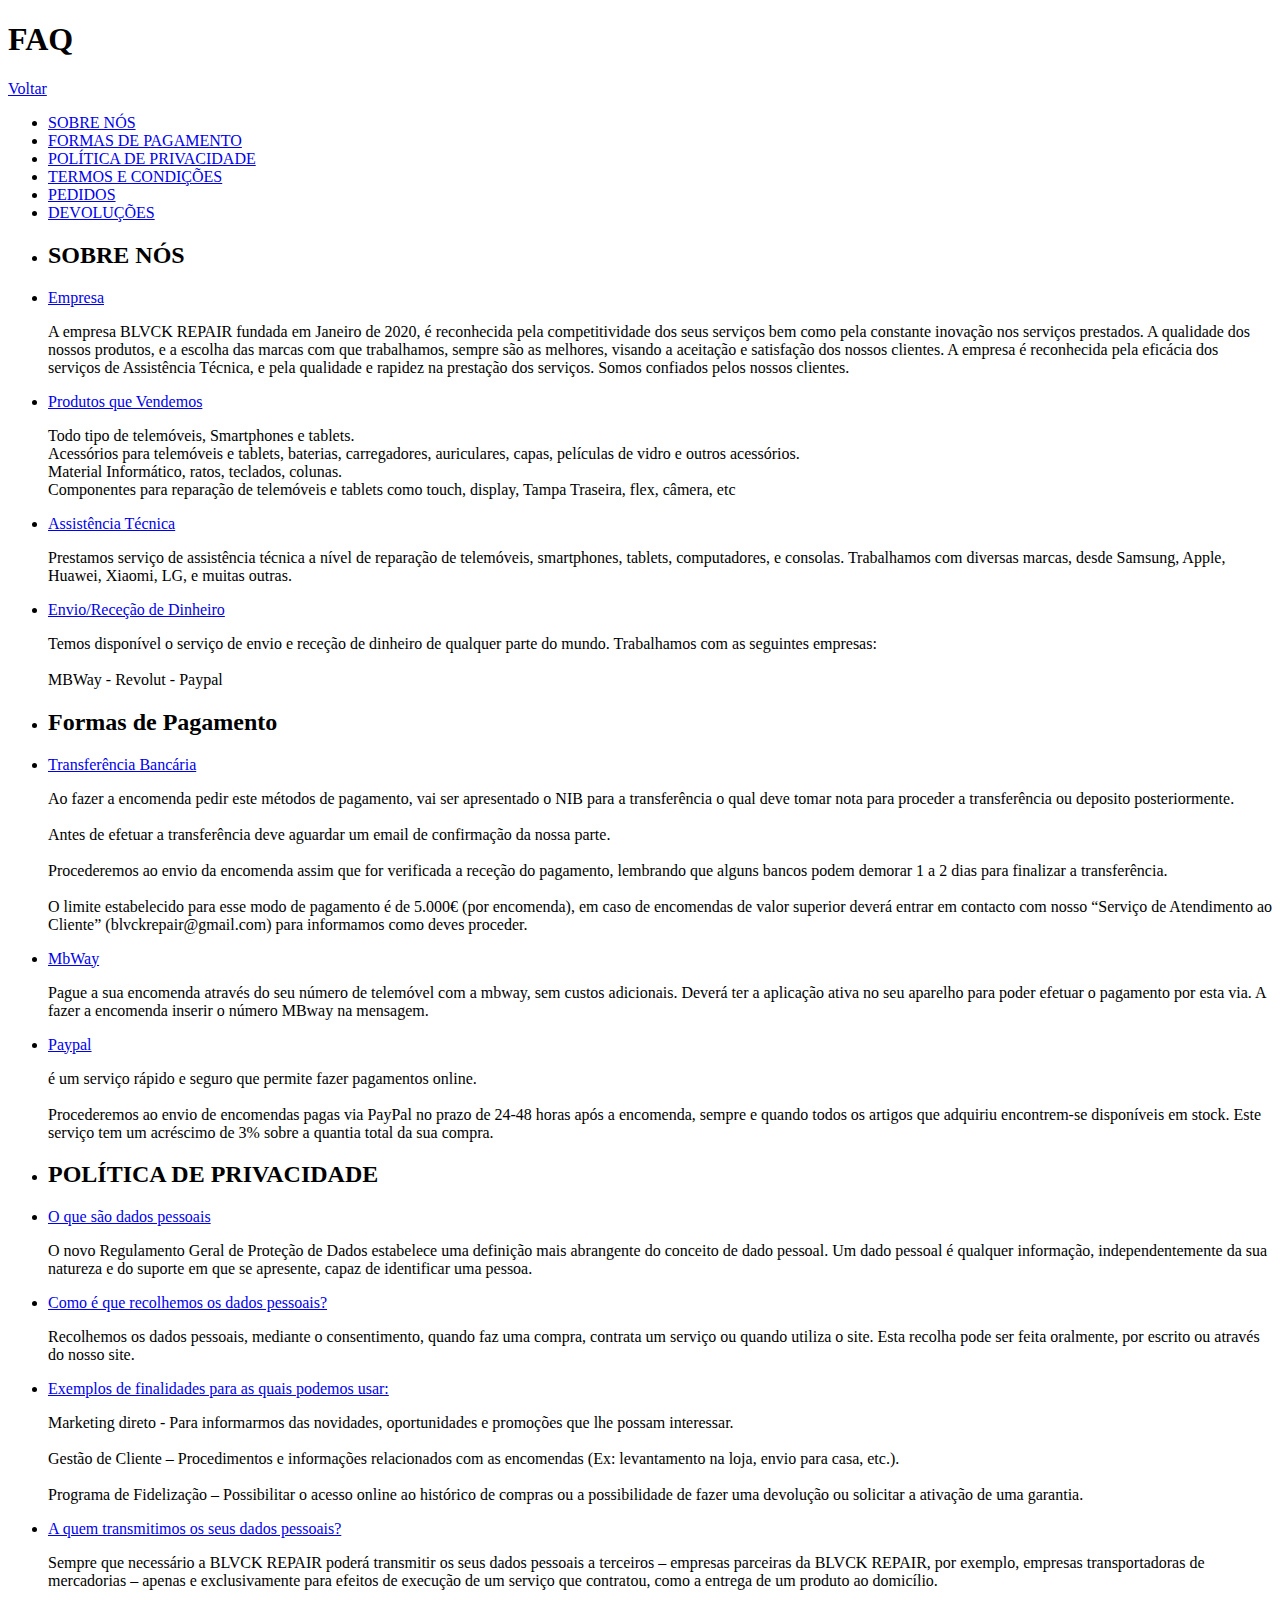
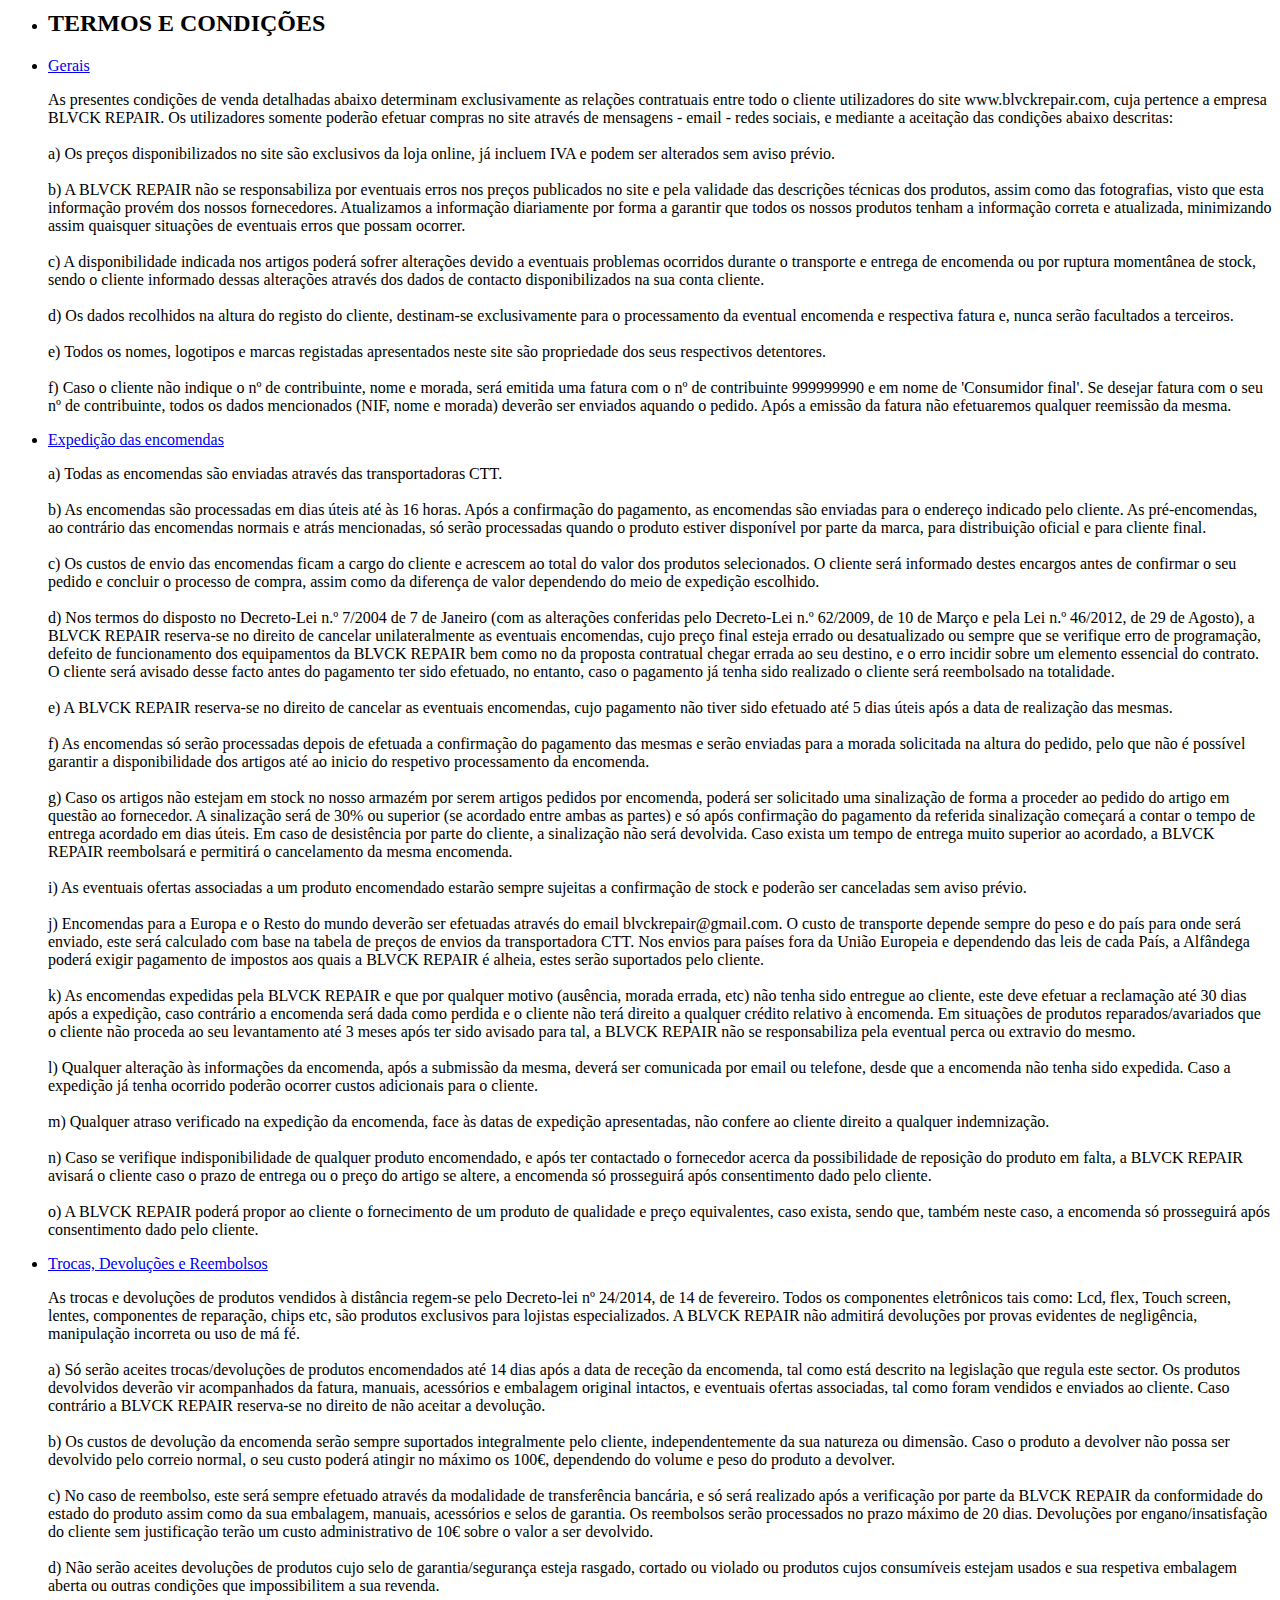
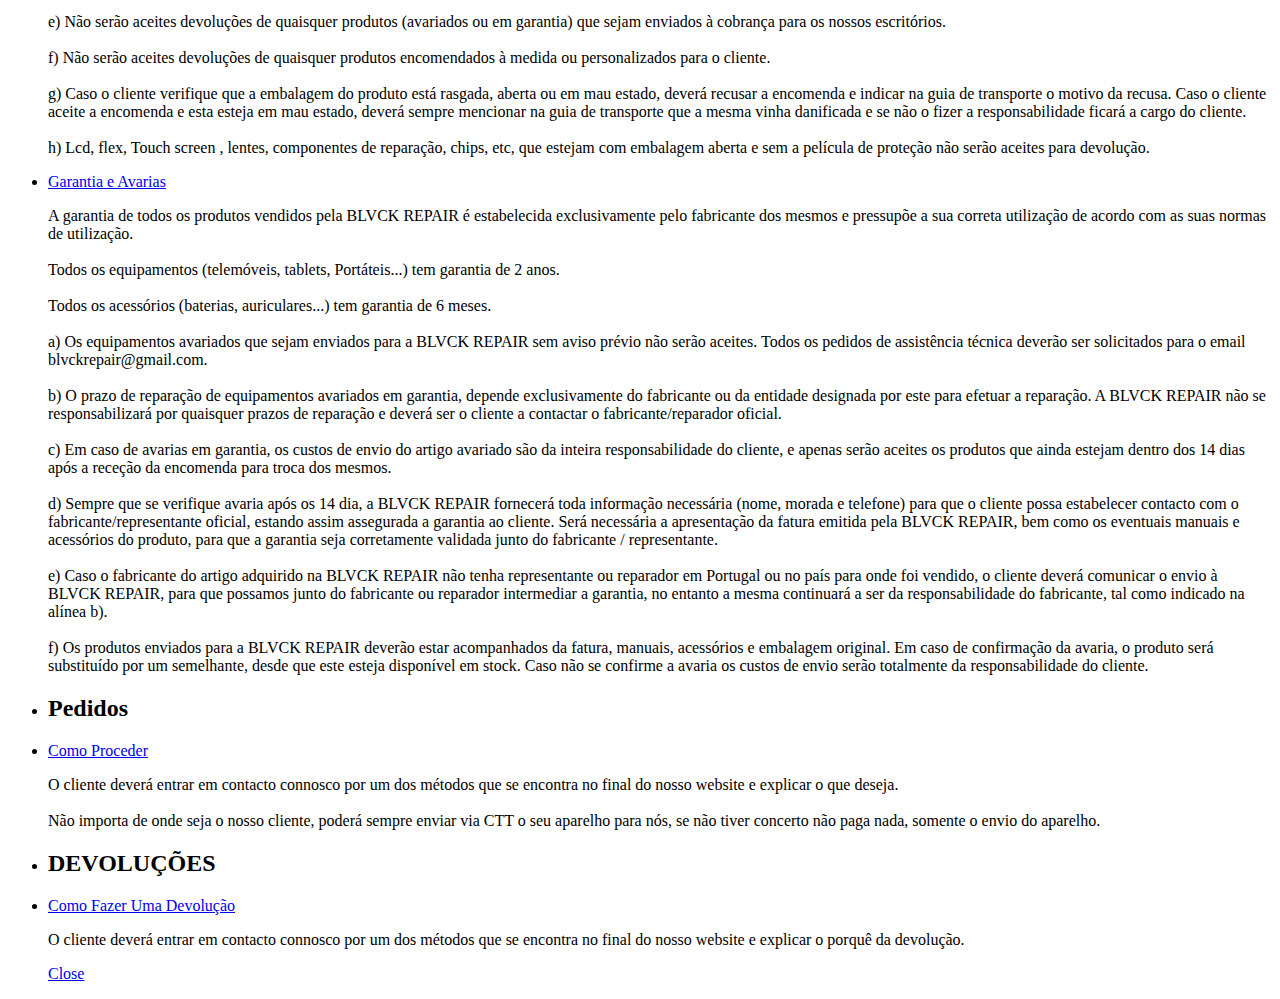
==== faq.html @ 6d188364 "Add files via upload" ====
<!doctype html>
<html lang="pt">
<head>
  <meta charset="UTF-8">
  <meta name="viewport" content="width=device-width, initial-scale=1">
  <script>document.getElementsByTagName("html")[0].className += " js";</script>
  <link rel="stylesheet" href="assets2/css/style.css">
  <title>BLVCK REPAIR</title>
</head>
<body>
<header class="cd-header flex flex-column flex-center">
  <div class="text-component text-center">
    <h1>FAQ</h1>
    <p><a class="cd-article-link" href="#">Voltar</a></p>
  </div>
</header>

<section class="cd-faq js-cd-faq container max-width-md margin-top-lg margin-bottom-lg">
	<ul class="cd-faq__categories">
		<li><a class="cd-faq__category cd-faq__category-selected truncate" href="#basics">SOBRE NÓS</a></li>
		<li><a class="cd-faq__category truncate" href="#mobile">FORMAS DE PAGAMENTO</a></li>
		<li><a class="cd-faq__category truncate" href="#account">POLÍTICA DE PRIVACIDADE</a></li>
		<li><a class="cd-faq__category truncate" href="#payments">TERMOS E CONDIÇÕES</a></li>
		<li><a class="cd-faq__category truncate" href="#privacy">PEDIDOS</a></li>
		<li><a class="cd-faq__category truncate" href="#delivery">DEVOLUÇÕES</a></li>
	</ul> <!-- cd-faq__categories -->

	<div class="cd-faq__items">
		<ul id="basics" class="cd-faq__group">
			<li class="cd-faq__title"><h2>SOBRE NÓS</h2></li>
			<li class="cd-faq__item">
				<a class="cd-faq__trigger" href="#0"><span>Empresa</span></a>
				<div class="cd-faq__content">
          <div class="text-component">
            <p>A empresa BLVCK REPAIR fundada em Janeiro de 2020, é reconhecida pela competitividade dos seus serviços bem como pela constante inovação nos serviços prestados. A qualidade dos nossos produtos, e a escolha das marcas com que trabalhamos, sempre são as melhores, visando a aceitação e satisfação dos nossos clientes. A empresa é reconhecida pela eficácia dos serviços de Assistência Técnica, e pela qualidade e rapidez na prestação dos serviços. Somos confiados pelos nossos clientes.</p>
          </div>
				</div> <!-- cd-faq__content -->
			</li>

			<li class="cd-faq__item">
				<a class="cd-faq__trigger" href="#0"><span>Produtos que Vendemos</span></a>
				<div class="cd-faq__content">
          <div class="text-component">
            <p>Todo tipo de telemóveis, Smartphones e tablets.
<BR>
Acessórios para telemóveis e tablets, baterias, carregadores, auriculares, capas, películas de vidro e outros acessórios.
<BR>
Material Informático, ratos, teclados, colunas.
<BR>
Componentes para reparação de telemóveis e tablets como touch, display, Tampa Traseira, flex, câmera, etc</p>
          </div>
				</div> <!-- cd-faq__content -->
			</li>

			<li class="cd-faq__item">
				<a class="cd-faq__trigger" href="#0"><span>Assistência Técnica</span></a>
				<div class="cd-faq__content">
          <div class="text-component">
            <p>Prestamos serviço de assistência técnica a nível de reparação de telemóveis, smartphones, tablets, computadores, e consolas. Trabalhamos com diversas marcas, desde Samsung, Apple, Huawei, Xiaomi, LG, e muitas outras.</p>
          </div>
				</div> <!-- cd-faq__content -->
			</li>

			<li class="cd-faq__item">
				<a class="cd-faq__trigger" href="#0"><span>Envio/Receção de Dinheiro</span></a>
				<div class="cd-faq__content">
          <div class="text-component">
            <p>Temos disponível o serviço de envio e receção de dinheiro de qualquer parte do mundo. Trabalhamos com as seguintes empresas:
<BR><BR>
MBWay - Revolut - Paypal</p>
          </div>
				</div> <!-- cd-faq__content -->
			</li>
		</ul> <!-- cd-faq__group -->

		<ul id="mobile" class="cd-faq__group">
			<li class="cd-faq__title"><h2>Formas de Pagamento</h2></li>
			<li class="cd-faq__item">
				<a class="cd-faq__trigger" href="#0"><span>Transferência Bancária</span></a>
				<div class="cd-faq__content">
          <div class="text-component">
            <p>Ao fazer a encomenda pedir este métodos de pagamento, vai ser apresentado o NIB para a transferência o qual deve tomar nota para proceder a transferência ou deposito posteriormente.
<br><br>
Antes de efetuar a transferência deve aguardar um email de confirmação da nossa parte.
<br><br>
Procederemos ao envio da encomenda assim que for verificada a receção do pagamento, lembrando que alguns bancos podem demorar 1 a 2 dias para finalizar a transferência.
<br><br>
O limite estabelecido para esse modo de pagamento é de 5.000€ (por encomenda), em caso de encomendas de valor superior deverá entrar em contacto com nosso “Serviço de Atendimento ao Cliente” (blvckrepair@gmail.com) para informamos como deves proceder.</p>
          </div>
				</div> <!-- cd-faq__content -->
			</li>

			<li class="cd-faq__item">
				<a class="cd-faq__trigger" href="#0"><span>MbWay</span></a>
				<div class="cd-faq__content">
          <div class="text-component">
            <p>Pague a sua encomenda através do seu número de telemóvel com a mbway, sem custos adicionais. Deverá ter a aplicação ativa no seu aparelho para poder efetuar o pagamento por esta via. A fazer a encomenda inserir o número MBway na mensagem.</p>
          </div>
				</div> <!-- cd-faq__content -->
			</li>

			<li class="cd-faq__item">
				<a class="cd-faq__trigger" href="#0"><span>Paypal</span></a>
				<div class="cd-faq__content">
          <div class="text-component">
            <p>é um serviço rápido e seguro que permite fazer pagamentos online.
<br><br>
Procederemos ao envio de encomendas pagas via PayPal no prazo de 24-48 horas após a encomenda, sempre e quando todos os artigos que adquiriu encontrem-se disponíveis em stock. Este serviço tem um acréscimo de 3% sobre a quantia total da sua compra.</p>
          </div>
				</div> <!-- cd-faq__content -->
			</li>
		</ul> <!-- cd-faq__group -->

		<ul id="account" class="cd-faq__group">
			<li class="cd-faq__title"><h2>POLÍTICA DE PRIVACIDADE</h2></li>
			<li class="cd-faq__item">
				<a class="cd-faq__trigger" href="#0"><span>O que são dados pessoais</span></a>
				<div class="cd-faq__content">
          <div class="text-component">
            <p>O novo Regulamento Geral de Proteção de Dados estabelece uma definição mais abrangente do conceito de dado pessoal. Um dado pessoal é qualquer informação, independentemente da sua natureza e do suporte em que se apresente, capaz de identificar uma pessoa.</p>
          </div>
				</div> <!-- cd-faq__content -->
			</li>

			<li class="cd-faq__item">
				<a class="cd-faq__trigger" href="#0"><span>Como é que recolhemos os dados pessoais?</span></a>
				<div class="cd-faq__content">
          <div class="text-component">
            <p>Recolhemos os dados pessoais, mediante o consentimento, quando faz uma compra, contrata um serviço ou quando utiliza o site. Esta recolha pode ser feita oralmente, por escrito ou através do nosso site.</p>
          </div>
				</div> <!-- cd-faq__content -->
			</li>

			<li class="cd-faq__item">
				<a class="cd-faq__trigger" href="#0"><span>Exemplos de finalidades para as quais podemos usar:</span></a>
				<div class="cd-faq__content">
          <div class="text-component">
            <p>Marketing direto - Para informarmos das novidades, oportunidades e promoções que lhe possam interessar.
<br><br>
Gestão de Cliente – Procedimentos e informações relacionados com as encomendas (Ex: levantamento na loja, envio para casa, etc.).
<br><br>
Programa de Fidelização – Possibilitar o acesso online ao histórico de compras ou a possibilidade de fazer uma devolução ou solicitar a ativação de uma garantia.</p>
          </div>
				</div> <!-- cd-faq__content -->
			</li>

			<li class="cd-faq__item">
				<a class="cd-faq__trigger" href="#0"><span>A quem transmitimos os seus dados pessoais?</span></a>
				<div class="cd-faq__content">
          <div class="text-component">
            <p>Sempre que necessário a BLVCK REPAIR poderá transmitir os seus dados pessoais a terceiros – empresas parceiras da BLVCK REPAIR, por exemplo, empresas transportadoras de mercadorias – apenas e exclusivamente para efeitos de execução de um serviço que contratou, como a entrega de um produto ao domicílio.</p>
          </div>
				</div> <!-- cd-faq__content -->
			</li>
		</ul> <!-- cd-faq__group -->

		<ul id="payments" class="cd-faq__group">
			<li class="cd-faq__title"><h2>TERMOS E CONDIÇÕES</h2></li>
			<li class="cd-faq__item">
				<a class="cd-faq__trigger" href="#0"><span>Gerais</span></a>
				<div class="cd-faq__content">
          <div class="text-component">
            <p>As presentes condições de venda detalhadas abaixo determinam exclusivamente as relações contratuais entre todo o cliente utilizadores do site www.blvckrepair.com, cuja pertence a empresa BLVCK REPAIR. Os utilizadores somente poderão efetuar compras no site através de mensagens - email - redes sociais, e mediante a aceitação das condições abaixo descritas:
<br><br>
a) Os preços disponibilizados no site são exclusivos da loja online, já incluem IVA e podem ser alterados sem aviso prévio.
<br><br>
b) A BLVCK REPAIR não se responsabiliza por eventuais erros nos preços publicados no site e pela validade das descrições técnicas dos produtos, assim como das fotografias, visto que esta informação provém dos nossos fornecedores. Atualizamos a informação diariamente por forma a garantir que todos os nossos produtos tenham a informação correta e atualizada, minimizando assim quaisquer situações de eventuais erros que possam ocorrer.
<br><br>
c) A disponibilidade indicada nos artigos poderá sofrer alterações devido a eventuais problemas ocorridos durante o transporte e entrega de encomenda ou por ruptura momentânea de stock, sendo o cliente informado dessas alterações através dos dados de contacto disponibilizados na sua conta cliente.
<br><br>
d) Os dados recolhidos na altura do registo do cliente, destinam-se exclusivamente para o processamento da eventual encomenda e respectiva fatura e, nunca serão facultados a terceiros.
<br><br>
e) Todos os nomes, logotipos e marcas registadas apresentados neste site são propriedade dos seus respectivos detentores.
<br><br>
f) Caso o cliente não indique o nº de contribuinte, nome e morada, será emitida uma fatura com o nº de contribuinte 999999990 e em nome de 'Consumidor final'. Se desejar fatura com o seu nº de contribuinte, todos os dados mencionados (NIF, nome e morada) deverão ser enviados aquando o pedido. Após a emissão da fatura não efetuaremos qualquer reemissão da mesma.</p>
          </div>
				</div> <!-- cd-faq__content -->
			</li>

			<li class="cd-faq__item">
				<a class="cd-faq__trigger" href="#0"><span>Expedição das encomendas</span></a>
				<div class="cd-faq__content">
          <div class="text-component">
            <p>a) Todas as encomendas são enviadas através das transportadoras CTT.
<br><br>
b) As encomendas são processadas em dias úteis até às 16 horas. Após a confirmação do pagamento, as encomendas são enviadas para o endereço indicado pelo cliente. As pré-encomendas, ao contrário das encomendas normais e atrás mencionadas, só serão processadas quando o produto estiver disponível por parte da marca, para distribuição oficial e para cliente final.
<br><br>
c) Os custos de envio das encomendas ficam a cargo do cliente e acrescem ao total do valor dos produtos selecionados. O cliente será informado destes encargos antes de confirmar o seu pedido e concluir o processo de compra, assim como da diferença de valor dependendo do meio de expedição escolhido.
<br><br>
d) Nos termos do disposto no Decreto-Lei n.º 7/2004 de 7 de Janeiro (com as alterações conferidas pelo Decreto-Lei n.º 62/2009, de 10 de Março e pela Lei n.º 46/2012, de 29 de Agosto), a BLVCK REPAIR reserva-se no direito de cancelar unilateralmente as eventuais encomendas, cujo preço final esteja errado ou desatualizado ou sempre que se verifique erro de programação, defeito de funcionamento dos equipamentos da BLVCK REPAIR bem como no da proposta contratual chegar errada ao seu destino, e o erro incidir sobre um elemento essencial do contrato. O cliente será avisado desse facto antes do pagamento ter sido efetuado, no entanto, caso o pagamento já tenha sido realizado o cliente será reembolsado na totalidade.
<br><br>
e) A BLVCK REPAIR reserva-se no direito de cancelar as eventuais encomendas, cujo pagamento não tiver sido efetuado até 5 dias úteis após a data de realização das mesmas.
<br><br>
f) As encomendas só serão processadas depois de efetuada a confirmação do pagamento das mesmas e serão enviadas para a morada solicitada na altura do pedido, pelo que não é possível garantir a disponibilidade dos artigos até ao inicio do respetivo processamento da encomenda.
<br><br>
g) Caso os artigos não estejam em stock no nosso armazém por serem artigos pedidos por encomenda, poderá ser solicitado uma sinalização de forma a proceder ao pedido do artigo em questão ao fornecedor. A sinalização será de 30% ou superior (se acordado entre ambas as partes) e só após confirmação do pagamento da referida sinalização começará a contar o tempo de entrega acordado em dias úteis. Em caso de desistência por parte do cliente, a sinalização não será devolvida. Caso exista um tempo de entrega muito superior ao acordado, a BLVCK REPAIR reembolsará e permitirá o cancelamento da mesma encomenda.
<br><br>
i) As eventuais ofertas associadas a um produto encomendado estarão sempre sujeitas a confirmação de stock e poderão ser canceladas sem aviso prévio.
<br><br>
j) Encomendas para a Europa e o Resto do mundo deverão ser efetuadas através do email blvckrepair@gmail.com. O custo de transporte depende sempre do peso e do país para onde será enviado, este será calculado com base na tabela de preços de envios da transportadora CTT. Nos envios para países fora da União Europeia e dependendo das leis de cada País, a Alfândega poderá exigir pagamento de impostos aos quais a BLVCK REPAIR é alheia, estes serão suportados pelo cliente.
<br><br>
k) As encomendas expedidas pela BLVCK REPAIR e que por qualquer motivo (ausência, morada errada, etc) não tenha sido entregue ao cliente, este deve efetuar a reclamação até 30 dias após a expedição, caso contrário a encomenda será dada como perdida e o cliente não terá direito a qualquer crédito relativo à encomenda. Em situações de produtos reparados/avariados que o cliente não proceda ao seu levantamento até 3 meses após ter sido avisado para tal, a BLVCK REPAIR não se responsabiliza pela eventual perca ou extravio do mesmo.
<br><br>
l) Qualquer alteração às informações da encomenda, após a submissão da mesma, deverá ser comunicada por email ou telefone, desde que a encomenda não tenha sido expedida. Caso a expedição já tenha ocorrido poderão ocorrer custos adicionais para o cliente.
<br><br>
m) Qualquer atraso verificado na expedição da encomenda, face às datas de expedição apresentadas, não confere ao cliente direito a qualquer indemnização.
<br><br>
n) Caso se verifique indisponibilidade de qualquer produto encomendado, e após ter contactado o fornecedor acerca da possibilidade de reposição do produto em falta, a BLVCK REPAIR avisará o cliente caso o prazo de entrega ou o preço do artigo se altere, a encomenda só prosseguirá após consentimento dado pelo cliente.
<br><br>
o) A BLVCK REPAIR poderá propor ao cliente o fornecimento de um produto de qualidade e preço equivalentes, caso exista, sendo que, também neste caso, a encomenda só prosseguirá após consentimento dado pelo cliente.
          </div>
				</div> <!-- cd-faq__content -->
			</li>

			<li class="cd-faq__item">
				<a class="cd-faq__trigger" href="#0"><span>Trocas, Devoluções e Reembolsos</span></a>
				<div class="cd-faq__content">
          <div class="text-component">
            <p>As trocas e devoluções de produtos vendidos à distância regem-se pelo Decreto-lei nº 24/2014, de 14 de fevereiro. Todos os componentes eletrônicos tais como: Lcd, flex, Touch screen, lentes, componentes de reparação, chips etc, são produtos exclusivos para lojistas especializados. A BLVCK REPAIR não admitirá devoluções por provas evidentes de negligência, manipulação incorreta ou uso de má fé.
<br><br>
a) Só serão aceites trocas/devoluções de produtos encomendados até 14 dias após a data de receção da encomenda, tal como está descrito na legislação que regula este sector. Os produtos devolvidos deverão vir acompanhados da fatura, manuais, acessórios e embalagem original intactos, e eventuais ofertas associadas, tal como foram vendidos e enviados ao cliente. Caso contrário a BLVCK REPAIR reserva-se no direito de não aceitar a devolução.
<br><br>
b) Os custos de devolução da encomenda serão sempre suportados integralmente pelo cliente, independentemente da sua natureza ou dimensão. Caso o produto a devolver não possa ser devolvido pelo correio normal, o seu custo poderá atingir no máximo os 100€, dependendo do volume e peso do produto a devolver.
<br><br>
c) No caso de reembolso, este será sempre efetuado através da modalidade de transferência bancária, e só será realizado após a verificação por parte da BLVCK REPAIR da conformidade do estado do produto assim como da sua embalagem, manuais, acessórios e selos de garantia. Os reembolsos serão processados no prazo máximo de 20 dias. Devoluções por engano/insatisfação do cliente sem justificação terão um custo administrativo de 10€ sobre o valor a ser devolvido.
<br><br>
d) Não serão aceites devoluções de produtos cujo selo de garantia/segurança esteja rasgado, cortado ou violado ou produtos cujos consumíveis estejam usados e sua respetiva embalagem aberta ou outras condições que impossibilitem a sua revenda.
<br><br>
e) Não serão aceites devoluções de quaisquer produtos (avariados ou em garantia) que sejam enviados à cobrança para os nossos escritórios.
<br><br>
f) Não serão aceites devoluções de quaisquer produtos encomendados à medida ou personalizados para o cliente.
<br><br>
g) Caso o cliente verifique que a embalagem do produto está rasgada, aberta ou em mau estado, deverá recusar a encomenda e indicar na guia de transporte o motivo da recusa. Caso o cliente aceite a encomenda e esta esteja em mau estado, deverá sempre mencionar na guia de transporte que a mesma vinha danificada e se não o fizer a responsabilidade ficará a cargo do cliente.
<br><br>
h) Lcd, flex, Touch screen , lentes, componentes de reparação, chips, etc, que estejam com embalagem aberta e sem a película de proteção não serão aceites para devolução.</p>
          </div>
				</div> <!-- cd-faq__content -->
			</li>

    <li class="cd-faq__item">
      <a class="cd-faq__trigger" href="#0"><span>Garantia e Avarias</span></a>
      <div class="cd-faq__content">
        <div class="text-component">
          <p>A garantia de todos os produtos vendidos pela BLVCK REPAIR é estabelecida exclusivamente pelo fabricante dos mesmos e pressupõe a sua correta utilização de acordo com as suas normas de utilização.
<br><br>
Todos os equipamentos (telemóveis, tablets, Portáteis...) tem garantia de 2 anos.
<br><br>
Todos os acessórios (baterias, auriculares...) tem garantia de 6 meses.
<br><br>
a) Os equipamentos avariados que sejam enviados para a BLVCK REPAIR sem aviso prévio não serão aceites. Todos os pedidos de assistência técnica deverão ser solicitados para o email blvckrepair@gmail.com.
<br><br>
b) O prazo de reparação de equipamentos avariados em garantia, depende exclusivamente do fabricante ou da entidade designada por este para efetuar a reparação. A BLVCK REPAIR não se responsabilizará por quaisquer prazos de reparação e deverá ser o cliente a contactar o fabricante/reparador oficial.
<br><br>
c) Em caso de avarias em garantia, os custos de envio do artigo avariado são da inteira responsabilidade do cliente, e apenas serão aceites os produtos que ainda estejam dentro dos 14 dias após a receção da encomenda para troca dos mesmos.
<br><br>
d) Sempre que se verifique avaria após os 14 dia, a BLVCK REPAIR fornecerá toda informação necessária (nome, morada e telefone) para que o cliente possa estabelecer contacto com o fabricante/representante oficial, estando assim assegurada a garantia ao cliente. Será necessária a apresentação da fatura emitida pela BLVCK REPAIR, bem como os eventuais manuais e acessórios do produto, para que a garantia seja corretamente validada junto do fabricante / representante.
<br><br>
e) Caso o fabricante do artigo adquirido na BLVCK REPAIR não tenha representante ou reparador em Portugal ou no país para onde foi vendido, o cliente deverá comunicar o envio à BLVCK REPAIR, para que possamos junto do fabricante ou reparador intermediar a garantia, no entanto a mesma continuará a ser da responsabilidade do fabricante, tal como indicado na alínea b).
<br><br>
f) Os produtos enviados para a BLVCK REPAIR deverão estar acompanhados da fatura, manuais, acessórios e embalagem original. Em caso de confirmação da avaria, o produto será substituído por um semelhante, desde que este esteja disponível em stock. Caso não se confirme a avaria os custos de envio serão totalmente da responsabilidade do cliente.</p>
        </div>
      </div> <!-- cd-faq__content -->
    </li>
</ul> <!-- cd-faq__group -->

		<ul id="privacy" class="cd-faq__group">
			<li class="cd-faq__title"><h2>Pedidos</h2></li>
			<li class="cd-faq__item">
				<a class="cd-faq__trigger" href="#0"><span>Como Proceder</span></a>
				<div class="cd-faq__content">
          <div class="text-component">
            <p>O cliente deverá entrar em contacto connosco por um dos métodos que se encontra no final do nosso website e explicar o que deseja.<br><br> Não importa de onde seja o nosso cliente, poderá sempre enviar via CTT o seu aparelho para nós, se não tiver concerto não paga nada, somente o envio do aparelho.</p>
          </div>
				</div> <!-- cd-faq__content -->
			</li>
		</ul> <!-- cd-faq__group -->

		<ul id="delivery" class="cd-faq__group">
			<li class="cd-faq__title"><h2>DEVOLUÇÕES</h2></li>
			<li class="cd-faq__item">
				<a class="cd-faq__trigger" href="#0"><span>Como Fazer Uma Devolução</span></a>
				<div class="cd-faq__content">
          <div class="text-component">
            <p>O cliente deverá entrar em contacto connosco por um dos métodos que se encontra no final do nosso website e explicar o porquê da devolução.</p>
          </div>
				</div> <!-- cd-faq__content -->
			</li>

	<a href="#0" class="cd-faq__close-panel text-replace">Close</a>

  <div class="cd-faq__overlay" aria-hidden="true"></div>
</section> <!-- cd-faq -->
<script src="assets2/js/util.js"></script> <!-- util functions included in the CodyHouse framework -->
<script src="assets2/js/main.js"></script>
</body>
</html>
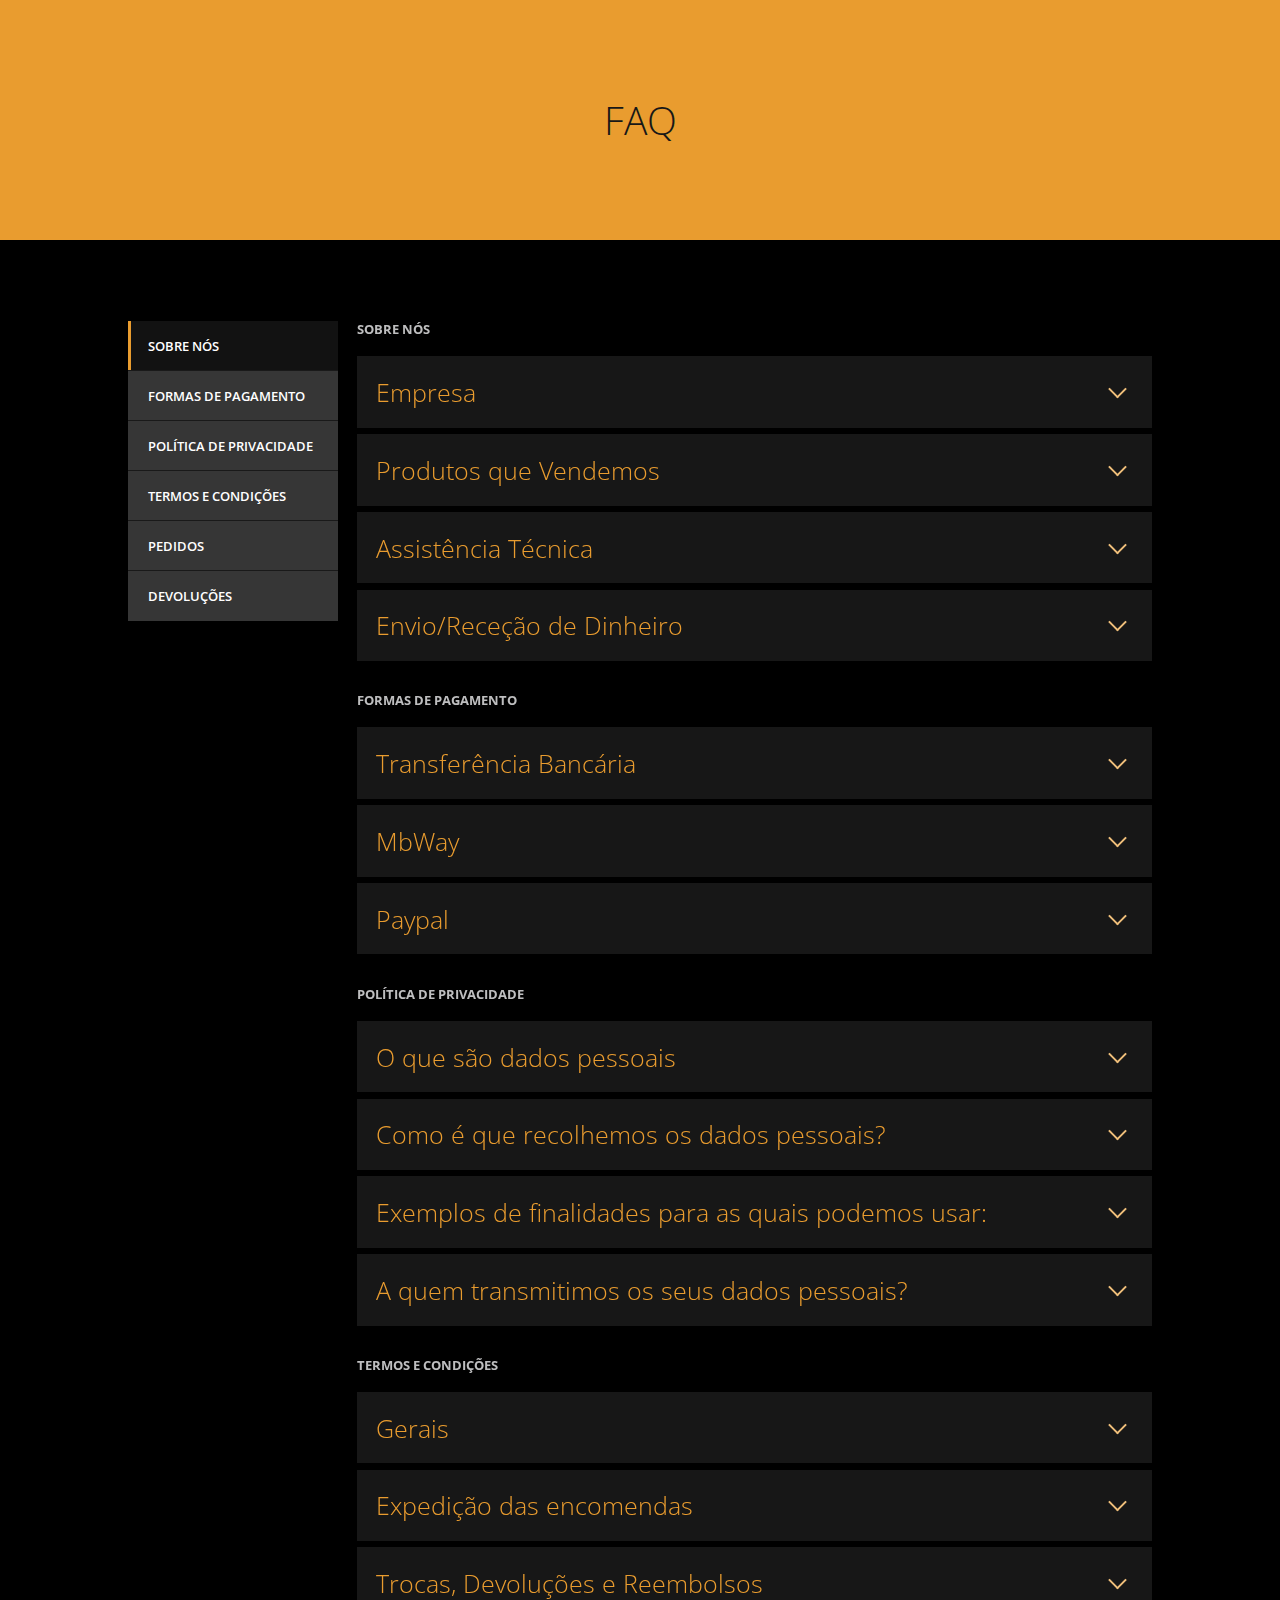
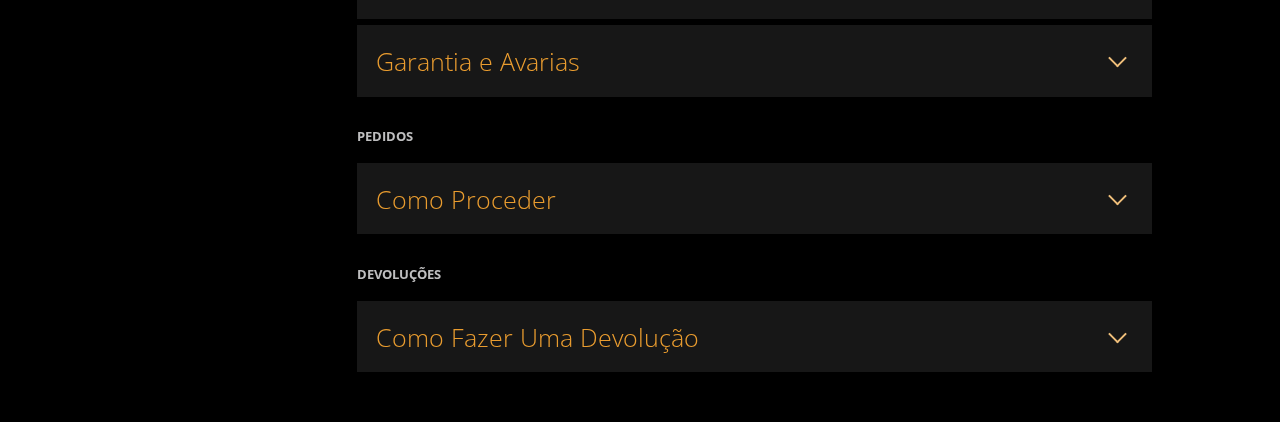
==== commit 414dbe52: "Add files via upload" ====
--- a/faq.html
+++ b/faq.html
@@ -11,7 +11,6 @@
 <header class="cd-header flex flex-column flex-center">
   <div class="text-component text-center">
     <h1>FAQ</h1>
-    <p><a class="cd-article-link" href="#">Voltar</a></p>
   </div>
 </header>
 
--- a/assets2/css/style.css
+++ b/assets2/css/style.css
@@ -0,0 +1 @@
+@import url("https://fonts.googleapis.com/css?family=Open+Sans:400,300,600,700");*,*::after,*::before{box-sizing:inherit}*{font:inherit}html,body,div,span,applet,object,iframe,h1,h2,h3,h4,h5,h6,p,blockquote,pre,a,abbr,acronym,address,big,cite,code,del,dfn,em,img,ins,kbd,q,s,samp,small,strike,strong,sub,sup,tt,var,b,u,i,center,dl,dt,dd,ol,ul,li,fieldset,form,label,legend,table,caption,tbody,tfoot,thead,tr,th,td,article,aside,canvas,details,embed,figure,figcaption,footer,header,hgroup,menu,nav,output,ruby,section,summary,time,mark,audio,video,hr{margin:0;padding:0;border:0}html{box-sizing:border-box}body{background-color:hsl(0, 0%, 100%);background-color:var(--color-bg, white)}article,aside,details,figcaption,figure,footer,header,hgroup,menu,nav,section,main,form legend{display:block}ol,ul{list-style:none}blockquote,q{quotes:none}button,input,textarea,select{margin:0}.btn,.form-control,.link,.reset{background-color:transparent;padding:0;border:0;border-radius:0;color:inherit;line-height:inherit;-webkit-appearance:none;-moz-appearance:none;appearance:none}select.form-control::-ms-expand{display:none}textarea{resize:vertical;overflow:auto;vertical-align:top}input::-ms-clear{display:none}table{border-collapse:collapse;border-spacing:0}img,video,svg{max-width:100%}[data-theme]{background-color:hsl(0, 0%, 100%);background-color:var(--color-bg, #fff);color:hsl(240, 4%, 20%);color:var(--color-contrast-high, #313135)}:root{--space-unit:  1em;--space-xxxxs: calc(0.125*var(--space-unit));--space-xxxs:  calc(0.25*var(--space-unit));--space-xxs:   calc(0.375*var(--space-unit));--space-xs:    calc(0.5*var(--space-unit));--space-sm:    calc(0.75*var(--space-unit));--space-md:    calc(1.25*var(--space-unit));--space-lg:    calc(2*var(--space-unit));--space-xl:    calc(3.25*var(--space-unit));--space-xxl:   calc(5.25*var(--space-unit));--space-xxxl:  calc(8.5*var(--space-unit));--space-xxxxl: calc(13.75*var(--space-unit));--component-padding: var(--space-md)}:root{--max-width-xxs: 32rem;--max-width-xs:  38rem;--max-width-sm:  48rem;--max-width-md:  64rem;--max-width-lg:  80rem;--max-width-xl:  90rem;--max-width-xxl: 120rem}.container{width:calc(100% - 1.25em);width:calc(100% - 2*var(--component-padding));margin-left:auto;margin-right:auto}.max-width-xxs{max-width:32rem;max-width:var(--max-width-xxs)}.max-width-xs{max-width:38rem;max-width:var(--max-width-xs)}.max-width-sm{max-width:48rem;max-width:var(--max-width-sm)}.max-width-md{max-width:64rem;max-width:var(--max-width-md)}.max-width-lg{max-width:80rem;max-width:var(--max-width-lg)}.max-width-xl{max-width:90rem;max-width:var(--max-width-xl)}.max-width-xxl{max-width:120rem;max-width:var(--max-width-xxl)}.max-width-adaptive-sm{max-width:38rem;max-width:var(--max-width-xs)}@media (min-width: 64rem){.max-width-adaptive-sm{max-width:48rem;max-width:var(--max-width-sm)}}.max-width-adaptive-md{max-width:38rem;max-width:var(--max-width-xs)}@media (min-width: 64rem){.max-width-adaptive-md{max-width:64rem;max-width:var(--max-width-md)}}.max-width-adaptive,.max-width-adaptive-lg{max-width:38rem;max-width:var(--max-width-xs)}@media (min-width: 64rem){.max-width-adaptive,.max-width-adaptive-lg{max-width:64rem;max-width:var(--max-width-md)}}@media (min-width: 90rem){.max-width-adaptive,.max-width-adaptive-lg{max-width:80rem;max-width:var(--max-width-lg)}}.max-width-adaptive-xl{max-width:38rem;max-width:var(--max-width-xs)}@media (min-width: 64rem){.max-width-adaptive-xl{max-width:64rem;max-width:var(--max-width-md)}}@media (min-width: 90rem){.max-width-adaptive-xl{max-width:90rem;max-width:var(--max-width-xl)}}.grid{--grid-gap: 0px;display:-ms-flexbox;display:flex;-ms-flex-wrap:wrap;flex-wrap:wrap}.grid>*{-ms-flex-preferred-size:100%;flex-basis:100%}[class*="grid-gap"]{margin-bottom:1em * -1;margin-bottom:calc(var(--grid-gap, 1em)*-1);margin-right:1em * -1;margin-right:calc(var(--grid-gap, 1em)*-1)}[class*="grid-gap"]>*{margin-bottom:1em;margin-bottom:var(--grid-gap, 1em);margin-right:1em;margin-right:var(--grid-gap, 1em)}.grid-gap-xxxxs{--grid-gap: var(--space-xxxxs)}.grid-gap-xxxs{--grid-gap: var(--space-xxxs)}.grid-gap-xxs{--grid-gap: var(--space-xxs)}.grid-gap-xs{--grid-gap: var(--space-xs)}.grid-gap-sm{--grid-gap: var(--space-sm)}.grid-gap-md{--grid-gap: var(--space-md)}.grid-gap-lg{--grid-gap: var(--space-lg)}.grid-gap-xl{--grid-gap: var(--space-xl)}.grid-gap-xxl{--grid-gap: var(--space-xxl)}.grid-gap-xxxl{--grid-gap: var(--space-xxxl)}.grid-gap-xxxxl{--grid-gap: var(--space-xxxxl)}.col{-ms-flex-positive:1;flex-grow:1;-ms-flex-preferred-size:0;flex-basis:0;max-width:100%}.col-1{-ms-flex-preferred-size:calc(8.33% - 0.01px - 1em);-ms-flex-preferred-size:calc(8.33% - 0.01px - var(--grid-gap, 1em));flex-basis:calc(8.33% - 0.01px - 1em);flex-basis:calc(8.33% - 0.01px - var(--grid-gap, 1em));max-width:calc(8.33% - 0.01px - 1em);max-width:calc(8.33% - 0.01px - var(--grid-gap, 1em))}.col-2{-ms-flex-preferred-size:calc(16.66% - 0.01px - 1em);-ms-flex-preferred-size:calc(16.66% - 0.01px - var(--grid-gap, 1em));flex-basis:calc(16.66% - 0.01px - 1em);flex-basis:calc(16.66% - 0.01px - var(--grid-gap, 1em));max-width:calc(16.66% - 0.01px - 1em);max-width:calc(16.66% - 0.01px - var(--grid-gap, 1em))}.col-3{-ms-flex-preferred-size:calc(25% - 0.01px - 1em);-ms-flex-preferred-size:calc(25% - 0.01px - var(--grid-gap, 1em));flex-basis:calc(25% - 0.01px - 1em);flex-basis:calc(25% - 0.01px - var(--grid-gap, 1em));max-width:calc(25% - 0.01px - 1em);max-width:calc(25% - 0.01px - var(--grid-gap, 1em))}.col-4{-ms-flex-preferred-size:calc(33.33% - 0.01px - 1em);-ms-flex-preferred-size:calc(33.33% - 0.01px - var(--grid-gap, 1em));flex-basis:calc(33.33% - 0.01px - 1em);flex-basis:calc(33.33% - 0.01px - var(--grid-gap, 1em));max-width:calc(33.33% - 0.01px - 1em);max-width:calc(33.33% - 0.01px - var(--grid-gap, 1em))}.col-5{-ms-flex-preferred-size:calc(41.66% - 0.01px - 1em);-ms-flex-preferred-size:calc(41.66% - 0.01px - var(--grid-gap, 1em));flex-basis:calc(41.66% - 0.01px - 1em);flex-basis:calc(41.66% - 0.01px - var(--grid-gap, 1em));max-width:calc(41.66% - 0.01px - 1em);max-width:calc(41.66% - 0.01px - var(--grid-gap, 1em))}.col-6{-ms-flex-preferred-size:calc(50% - 0.01px - 1em);-ms-flex-preferred-size:calc(50% - 0.01px - var(--grid-gap, 1em));flex-basis:calc(50% - 0.01px - 1em);flex-basis:calc(50% - 0.01px - var(--grid-gap, 1em));max-width:calc(50% - 0.01px - 1em);max-width:calc(50% - 0.01px - var(--grid-gap, 1em))}.col-7{-ms-flex-preferred-size:calc(58.33% - 0.01px - 1em);-ms-flex-preferred-size:calc(58.33% - 0.01px - var(--grid-gap, 1em));flex-basis:calc(58.33% - 0.01px - 1em);flex-basis:calc(58.33% - 0.01px - var(--grid-gap, 1em));max-width:calc(58.33% - 0.01px - 1em);max-width:calc(58.33% - 0.01px - var(--grid-gap, 1em))}.col-8{-ms-flex-preferred-size:calc(66.66% - 0.01px - 1em);-ms-flex-preferred-size:calc(66.66% - 0.01px - var(--grid-gap, 1em));flex-basis:calc(66.66% - 0.01px - 1em);flex-basis:calc(66.66% - 0.01px - var(--grid-gap, 1em));max-width:calc(66.66% - 0.01px - 1em);max-width:calc(66.66% - 0.01px - var(--grid-gap, 1em))}.col-9{-ms-flex-preferred-size:calc(75% - 0.01px - 1em);-ms-flex-preferred-size:calc(75% - 0.01px - var(--grid-gap, 1em));flex-basis:calc(75% - 0.01px - 1em);flex-basis:calc(75% - 0.01px - var(--grid-gap, 1em));max-width:calc(75% - 0.01px - 1em);max-width:calc(75% - 0.01px - var(--grid-gap, 1em))}.col-10{-ms-flex-preferred-size:calc(83.33% - 0.01px - 1em);-ms-flex-preferred-size:calc(83.33% - 0.01px - var(--grid-gap, 1em));flex-basis:calc(83.33% - 0.01px - 1em);flex-basis:calc(83.33% - 0.01px - var(--grid-gap, 1em));max-width:calc(83.33% - 0.01px - 1em);max-width:calc(83.33% - 0.01px - var(--grid-gap, 1em))}.col-11{-ms-flex-preferred-size:calc(91.66% - 0.01px - 1em);-ms-flex-preferred-size:calc(91.66% - 0.01px - var(--grid-gap, 1em));flex-basis:calc(91.66% - 0.01px - 1em);flex-basis:calc(91.66% - 0.01px - var(--grid-gap, 1em));max-width:calc(91.66% - 0.01px - 1em);max-width:calc(91.66% - 0.01px - var(--grid-gap, 1em))}.col-12{-ms-flex-preferred-size:calc(100% - 0.01px - 1em);-ms-flex-preferred-size:calc(100% - 0.01px - var(--grid-gap, 1em));flex-basis:calc(100% - 0.01px - 1em);flex-basis:calc(100% - 0.01px - var(--grid-gap, 1em));max-width:calc(100% - 0.01px - 1em);max-width:calc(100% - 0.01px - var(--grid-gap, 1em))}@media (min-width: 32rem){.col\@xs{-ms-flex-positive:1;flex-grow:1;-ms-flex-preferred-size:0;flex-basis:0;max-width:100%}.col-1\@xs{-ms-flex-preferred-size:calc(8.33% - 0.01px - 1em);-ms-flex-preferred-size:calc(8.33% - 0.01px - var(--grid-gap, 1em));flex-basis:calc(8.33% - 0.01px - 1em);flex-basis:calc(8.33% - 0.01px - var(--grid-gap, 1em));max-width:calc(8.33% - 0.01px - 1em);max-width:calc(8.33% - 0.01px - var(--grid-gap, 1em))}.col-2\@xs{-ms-flex-preferred-size:calc(16.66% - 0.01px - 1em);-ms-flex-preferred-size:calc(16.66% - 0.01px - var(--grid-gap, 1em));flex-basis:calc(16.66% - 0.01px - 1em);flex-basis:calc(16.66% - 0.01px - var(--grid-gap, 1em));max-width:calc(16.66% - 0.01px - 1em);max-width:calc(16.66% - 0.01px - var(--grid-gap, 1em))}.col-3\@xs{-ms-flex-preferred-size:calc(25% - 0.01px - 1em);-ms-flex-preferred-size:calc(25% - 0.01px - var(--grid-gap, 1em));flex-basis:calc(25% - 0.01px - 1em);flex-basis:calc(25% - 0.01px - var(--grid-gap, 1em));max-width:calc(25% - 0.01px - 1em);max-width:calc(25% - 0.01px - var(--grid-gap, 1em))}.col-4\@xs{-ms-flex-preferred-size:calc(33.33% - 0.01px - 1em);-ms-flex-preferred-size:calc(33.33% - 0.01px - var(--grid-gap, 1em));flex-basis:calc(33.33% - 0.01px - 1em);flex-basis:calc(33.33% - 0.01px - var(--grid-gap, 1em));max-width:calc(33.33% - 0.01px - 1em);max-width:calc(33.33% - 0.01px - var(--grid-gap, 1em))}.col-5\@xs{-ms-flex-preferred-size:calc(41.66% - 0.01px - 1em);-ms-flex-preferred-size:calc(41.66% - 0.01px - var(--grid-gap, 1em));flex-basis:calc(41.66% - 0.01px - 1em);flex-basis:calc(41.66% - 0.01px - var(--grid-gap, 1em));max-width:calc(41.66% - 0.01px - 1em);max-width:calc(41.66% - 0.01px - var(--grid-gap, 1em))}.col-6\@xs{-ms-flex-preferred-size:calc(50% - 0.01px - 1em);-ms-flex-preferred-size:calc(50% - 0.01px - var(--grid-gap, 1em));flex-basis:calc(50% - 0.01px - 1em);flex-basis:calc(50% - 0.01px - var(--grid-gap, 1em));max-width:calc(50% - 0.01px - 1em);max-width:calc(50% - 0.01px - var(--grid-gap, 1em))}.col-7\@xs{-ms-flex-preferred-size:calc(58.33% - 0.01px - 1em);-ms-flex-preferred-size:calc(58.33% - 0.01px - var(--grid-gap, 1em));flex-basis:calc(58.33% - 0.01px - 1em);flex-basis:calc(58.33% - 0.01px - var(--grid-gap, 1em));max-width:calc(58.33% - 0.01px - 1em);max-width:calc(58.33% - 0.01px - var(--grid-gap, 1em))}.col-8\@xs{-ms-flex-preferred-size:calc(66.66% - 0.01px - 1em);-ms-flex-preferred-size:calc(66.66% - 0.01px - var(--grid-gap, 1em));flex-basis:calc(66.66% - 0.01px - 1em);flex-basis:calc(66.66% - 0.01px - var(--grid-gap, 1em));max-width:calc(66.66% - 0.01px - 1em);max-width:calc(66.66% - 0.01px - var(--grid-gap, 1em))}.col-9\@xs{-ms-flex-preferred-size:calc(75% - 0.01px - 1em);-ms-flex-preferred-size:calc(75% - 0.01px - var(--grid-gap, 1em));flex-basis:calc(75% - 0.01px - 1em);flex-basis:calc(75% - 0.01px - var(--grid-gap, 1em));max-width:calc(75% - 0.01px - 1em);max-width:calc(75% - 0.01px - var(--grid-gap, 1em))}.col-10\@xs{-ms-flex-preferred-size:calc(83.33% - 0.01px - 1em);-ms-flex-preferred-size:calc(83.33% - 0.01px - var(--grid-gap, 1em));flex-basis:calc(83.33% - 0.01px - 1em);flex-basis:calc(83.33% - 0.01px - var(--grid-gap, 1em));max-width:calc(83.33% - 0.01px - 1em);max-width:calc(83.33% - 0.01px - var(--grid-gap, 1em))}.col-11\@xs{-ms-flex-preferred-size:calc(91.66% - 0.01px - 1em);-ms-flex-preferred-size:calc(91.66% - 0.01px - var(--grid-gap, 1em));flex-basis:calc(91.66% - 0.01px - 1em);flex-basis:calc(91.66% - 0.01px - var(--grid-gap, 1em));max-width:calc(91.66% - 0.01px - 1em);max-width:calc(91.66% - 0.01px - var(--grid-gap, 1em))}.col-12\@xs{-ms-flex-preferred-size:calc(100% - 0.01px - 1em);-ms-flex-preferred-size:calc(100% - 0.01px - var(--grid-gap, 1em));flex-basis:calc(100% - 0.01px - 1em);flex-basis:calc(100% - 0.01px - var(--grid-gap, 1em));max-width:calc(100% - 0.01px - 1em);max-width:calc(100% - 0.01px - var(--grid-gap, 1em))}}@media (min-width: 48rem){.col\@sm{-ms-flex-positive:1;flex-grow:1;-ms-flex-preferred-size:0;flex-basis:0;max-width:100%}.col-1\@sm{-ms-flex-preferred-size:calc(8.33% - 0.01px - 1em);-ms-flex-preferred-size:calc(8.33% - 0.01px - var(--grid-gap, 1em));flex-basis:calc(8.33% - 0.01px - 1em);flex-basis:calc(8.33% - 0.01px - var(--grid-gap, 1em));max-width:calc(8.33% - 0.01px - 1em);max-width:calc(8.33% - 0.01px - var(--grid-gap, 1em))}.col-2\@sm{-ms-flex-preferred-size:calc(16.66% - 0.01px - 1em);-ms-flex-preferred-size:calc(16.66% - 0.01px - var(--grid-gap, 1em));flex-basis:calc(16.66% - 0.01px - 1em);flex-basis:calc(16.66% - 0.01px - var(--grid-gap, 1em));max-width:calc(16.66% - 0.01px - 1em);max-width:calc(16.66% - 0.01px - var(--grid-gap, 1em))}.col-3\@sm{-ms-flex-preferred-size:calc(25% - 0.01px - 1em);-ms-flex-preferred-size:calc(25% - 0.01px - var(--grid-gap, 1em));flex-basis:calc(25% - 0.01px - 1em);flex-basis:calc(25% - 0.01px - var(--grid-gap, 1em));max-width:calc(25% - 0.01px - 1em);max-width:calc(25% - 0.01px - var(--grid-gap, 1em))}.col-4\@sm{-ms-flex-preferred-size:calc(33.33% - 0.01px - 1em);-ms-flex-preferred-size:calc(33.33% - 0.01px - var(--grid-gap, 1em));flex-basis:calc(33.33% - 0.01px - 1em);flex-basis:calc(33.33% - 0.01px - var(--grid-gap, 1em));max-width:calc(33.33% - 0.01px - 1em);max-width:calc(33.33% - 0.01px - var(--grid-gap, 1em))}.col-5\@sm{-ms-flex-preferred-size:calc(41.66% - 0.01px - 1em);-ms-flex-preferred-size:calc(41.66% - 0.01px - var(--grid-gap, 1em));flex-basis:calc(41.66% - 0.01px - 1em);flex-basis:calc(41.66% - 0.01px - var(--grid-gap, 1em));max-width:calc(41.66% - 0.01px - 1em);max-width:calc(41.66% - 0.01px - var(--grid-gap, 1em))}.col-6\@sm{-ms-flex-preferred-size:calc(50% - 0.01px - 1em);-ms-flex-preferred-size:calc(50% - 0.01px - var(--grid-gap, 1em));flex-basis:calc(50% - 0.01px - 1em);flex-basis:calc(50% - 0.01px - var(--grid-gap, 1em));max-width:calc(50% - 0.01px - 1em);max-width:calc(50% - 0.01px - var(--grid-gap, 1em))}.col-7\@sm{-ms-flex-preferred-size:calc(58.33% - 0.01px - 1em);-ms-flex-preferred-size:calc(58.33% - 0.01px - var(--grid-gap, 1em));flex-basis:calc(58.33% - 0.01px - 1em);flex-basis:calc(58.33% - 0.01px - var(--grid-gap, 1em));max-width:calc(58.33% - 0.01px - 1em);max-width:calc(58.33% - 0.01px - var(--grid-gap, 1em))}.col-8\@sm{-ms-flex-preferred-size:calc(66.66% - 0.01px - 1em);-ms-flex-preferred-size:calc(66.66% - 0.01px - var(--grid-gap, 1em));flex-basis:calc(66.66% - 0.01px - 1em);flex-basis:calc(66.66% - 0.01px - var(--grid-gap, 1em));max-width:calc(66.66% - 0.01px - 1em);max-width:calc(66.66% - 0.01px - var(--grid-gap, 1em))}.col-9\@sm{-ms-flex-preferred-size:calc(75% - 0.01px - 1em);-ms-flex-preferred-size:calc(75% - 0.01px - var(--grid-gap, 1em));flex-basis:calc(75% - 0.01px - 1em);flex-basis:calc(75% - 0.01px - var(--grid-gap, 1em));max-width:calc(75% - 0.01px - 1em);max-width:calc(75% - 0.01px - var(--grid-gap, 1em))}.col-10\@sm{-ms-flex-preferred-size:calc(83.33% - 0.01px - 1em);-ms-flex-preferred-size:calc(83.33% - 0.01px - var(--grid-gap, 1em));flex-basis:calc(83.33% - 0.01px - 1em);flex-basis:calc(83.33% - 0.01px - var(--grid-gap, 1em));max-width:calc(83.33% - 0.01px - 1em);max-width:calc(83.33% - 0.01px - var(--grid-gap, 1em))}.col-11\@sm{-ms-flex-preferred-size:calc(91.66% - 0.01px - 1em);-ms-flex-preferred-size:calc(91.66% - 0.01px - var(--grid-gap, 1em));flex-basis:calc(91.66% - 0.01px - 1em);flex-basis:calc(91.66% - 0.01px - var(--grid-gap, 1em));max-width:calc(91.66% - 0.01px - 1em);max-width:calc(91.66% - 0.01px - var(--grid-gap, 1em))}.col-12\@sm{-ms-flex-preferred-size:calc(100% - 0.01px - 1em);-ms-flex-preferred-size:calc(100% - 0.01px - var(--grid-gap, 1em));flex-basis:calc(100% - 0.01px - 1em);flex-basis:calc(100% - 0.01px - var(--grid-gap, 1em));max-width:calc(100% - 0.01px - 1em);max-width:calc(100% - 0.01px - var(--grid-gap, 1em))}}@media (min-width: 64rem){.col\@md{-ms-flex-positive:1;flex-grow:1;-ms-flex-preferred-size:0;flex-basis:0;max-width:100%}.col-1\@md{-ms-flex-preferred-size:calc(8.33% - 0.01px - 1em);-ms-flex-preferred-size:calc(8.33% - 0.01px - var(--grid-gap, 1em));flex-basis:calc(8.33% - 0.01px - 1em);flex-basis:calc(8.33% - 0.01px - var(--grid-gap, 1em));max-width:calc(8.33% - 0.01px - 1em);max-width:calc(8.33% - 0.01px - var(--grid-gap, 1em))}.col-2\@md{-ms-flex-preferred-size:calc(16.66% - 0.01px - 1em);-ms-flex-preferred-size:calc(16.66% - 0.01px - var(--grid-gap, 1em));flex-basis:calc(16.66% - 0.01px - 1em);flex-basis:calc(16.66% - 0.01px - var(--grid-gap, 1em));max-width:calc(16.66% - 0.01px - 1em);max-width:calc(16.66% - 0.01px - var(--grid-gap, 1em))}.col-3\@md{-ms-flex-preferred-size:calc(25% - 0.01px - 1em);-ms-flex-preferred-size:calc(25% - 0.01px - var(--grid-gap, 1em));flex-basis:calc(25% - 0.01px - 1em);flex-basis:calc(25% - 0.01px - var(--grid-gap, 1em));max-width:calc(25% - 0.01px - 1em);max-width:calc(25% - 0.01px - var(--grid-gap, 1em))}.col-4\@md{-ms-flex-preferred-size:calc(33.33% - 0.01px - 1em);-ms-flex-preferred-size:calc(33.33% - 0.01px - var(--grid-gap, 1em));flex-basis:calc(33.33% - 0.01px - 1em);flex-basis:calc(33.33% - 0.01px - var(--grid-gap, 1em));max-width:calc(33.33% - 0.01px - 1em);max-width:calc(33.33% - 0.01px - var(--grid-gap, 1em))}.col-5\@md{-ms-flex-preferred-size:calc(41.66% - 0.01px - 1em);-ms-flex-preferred-size:calc(41.66% - 0.01px - var(--grid-gap, 1em));flex-basis:calc(41.66% - 0.01px - 1em);flex-basis:calc(41.66% - 0.01px - var(--grid-gap, 1em));max-width:calc(41.66% - 0.01px - 1em);max-width:calc(41.66% - 0.01px - var(--grid-gap, 1em))}.col-6\@md{-ms-flex-preferred-size:calc(50% - 0.01px - 1em);-ms-flex-preferred-size:calc(50% - 0.01px - var(--grid-gap, 1em));flex-basis:calc(50% - 0.01px - 1em);flex-basis:calc(50% - 0.01px - var(--grid-gap, 1em));max-width:calc(50% - 0.01px - 1em);max-width:calc(50% - 0.01px - var(--grid-gap, 1em))}.col-7\@md{-ms-flex-preferred-size:calc(58.33% - 0.01px - 1em);-ms-flex-preferred-size:calc(58.33% - 0.01px - var(--grid-gap, 1em));flex-basis:calc(58.33% - 0.01px - 1em);flex-basis:calc(58.33% - 0.01px - var(--grid-gap, 1em));max-width:calc(58.33% - 0.01px - 1em);max-width:calc(58.33% - 0.01px - var(--grid-gap, 1em))}.col-8\@md{-ms-flex-preferred-size:calc(66.66% - 0.01px - 1em);-ms-flex-preferred-size:calc(66.66% - 0.01px - var(--grid-gap, 1em));flex-basis:calc(66.66% - 0.01px - 1em);flex-basis:calc(66.66% - 0.01px - var(--grid-gap, 1em));max-width:calc(66.66% - 0.01px - 1em);max-width:calc(66.66% - 0.01px - var(--grid-gap, 1em))}.col-9\@md{-ms-flex-preferred-size:calc(75% - 0.01px - 1em);-ms-flex-preferred-size:calc(75% - 0.01px - var(--grid-gap, 1em));flex-basis:calc(75% - 0.01px - 1em);flex-basis:calc(75% - 0.01px - var(--grid-gap, 1em));max-width:calc(75% - 0.01px - 1em);max-width:calc(75% - 0.01px - var(--grid-gap, 1em))}.col-10\@md{-ms-flex-preferred-size:calc(83.33% - 0.01px - 1em);-ms-flex-preferred-size:calc(83.33% - 0.01px - var(--grid-gap, 1em));flex-basis:calc(83.33% - 0.01px - 1em);flex-basis:calc(83.33% - 0.01px - var(--grid-gap, 1em));max-width:calc(83.33% - 0.01px - 1em);max-width:calc(83.33% - 0.01px - var(--grid-gap, 1em))}.col-11\@md{-ms-flex-preferred-size:calc(91.66% - 0.01px - 1em);-ms-flex-preferred-size:calc(91.66% - 0.01px - var(--grid-gap, 1em));flex-basis:calc(91.66% - 0.01px - 1em);flex-basis:calc(91.66% - 0.01px - var(--grid-gap, 1em));max-width:calc(91.66% - 0.01px - 1em);max-width:calc(91.66% - 0.01px - var(--grid-gap, 1em))}.col-12\@md{-ms-flex-preferred-size:calc(100% - 0.01px - 1em);-ms-flex-preferred-size:calc(100% - 0.01px - var(--grid-gap, 1em));flex-basis:calc(100% - 0.01px - 1em);flex-basis:calc(100% - 0.01px - var(--grid-gap, 1em));max-width:calc(100% - 0.01px - 1em);max-width:calc(100% - 0.01px - var(--grid-gap, 1em))}}@media (min-width: 80rem){.col\@lg{-ms-flex-positive:1;flex-grow:1;-ms-flex-preferred-size:0;flex-basis:0;max-width:100%}.col-1\@lg{-ms-flex-preferred-size:calc(8.33% - 0.01px - 1em);-ms-flex-preferred-size:calc(8.33% - 0.01px - var(--grid-gap, 1em));flex-basis:calc(8.33% - 0.01px - 1em);flex-basis:calc(8.33% - 0.01px - var(--grid-gap, 1em));max-width:calc(8.33% - 0.01px - 1em);max-width:calc(8.33% - 0.01px - var(--grid-gap, 1em))}.col-2\@lg{-ms-flex-preferred-size:calc(16.66% - 0.01px - 1em);-ms-flex-preferred-size:calc(16.66% - 0.01px - var(--grid-gap, 1em));flex-basis:calc(16.66% - 0.01px - 1em);flex-basis:calc(16.66% - 0.01px - var(--grid-gap, 1em));max-width:calc(16.66% - 0.01px - 1em);max-width:calc(16.66% - 0.01px - var(--grid-gap, 1em))}.col-3\@lg{-ms-flex-preferred-size:calc(25% - 0.01px - 1em);-ms-flex-preferred-size:calc(25% - 0.01px - var(--grid-gap, 1em));flex-basis:calc(25% - 0.01px - 1em);flex-basis:calc(25% - 0.01px - var(--grid-gap, 1em));max-width:calc(25% - 0.01px - 1em);max-width:calc(25% - 0.01px - var(--grid-gap, 1em))}.col-4\@lg{-ms-flex-preferred-size:calc(33.33% - 0.01px - 1em);-ms-flex-preferred-size:calc(33.33% - 0.01px - var(--grid-gap, 1em));flex-basis:calc(33.33% - 0.01px - 1em);flex-basis:calc(33.33% - 0.01px - var(--grid-gap, 1em));max-width:calc(33.33% - 0.01px - 1em);max-width:calc(33.33% - 0.01px - var(--grid-gap, 1em))}.col-5\@lg{-ms-flex-preferred-size:calc(41.66% - 0.01px - 1em);-ms-flex-preferred-size:calc(41.66% - 0.01px - var(--grid-gap, 1em));flex-basis:calc(41.66% - 0.01px - 1em);flex-basis:calc(41.66% - 0.01px - var(--grid-gap, 1em));max-width:calc(41.66% - 0.01px - 1em);max-width:calc(41.66% - 0.01px - var(--grid-gap, 1em))}.col-6\@lg{-ms-flex-preferred-size:calc(50% - 0.01px - 1em);-ms-flex-preferred-size:calc(50% - 0.01px - var(--grid-gap, 1em));flex-basis:calc(50% - 0.01px - 1em);flex-basis:calc(50% - 0.01px - var(--grid-gap, 1em));max-width:calc(50% - 0.01px - 1em);max-width:calc(50% - 0.01px - var(--grid-gap, 1em))}.col-7\@lg{-ms-flex-preferred-size:calc(58.33% - 0.01px - 1em);-ms-flex-preferred-size:calc(58.33% - 0.01px - var(--grid-gap, 1em));flex-basis:calc(58.33% - 0.01px - 1em);flex-basis:calc(58.33% - 0.01px - var(--grid-gap, 1em));max-width:calc(58.33% - 0.01px - 1em);max-width:calc(58.33% - 0.01px - var(--grid-gap, 1em))}.col-8\@lg{-ms-flex-preferred-size:calc(66.66% - 0.01px - 1em);-ms-flex-preferred-size:calc(66.66% - 0.01px - var(--grid-gap, 1em));flex-basis:calc(66.66% - 0.01px - 1em);flex-basis:calc(66.66% - 0.01px - var(--grid-gap, 1em));max-width:calc(66.66% - 0.01px - 1em);max-width:calc(66.66% - 0.01px - var(--grid-gap, 1em))}.col-9\@lg{-ms-flex-preferred-size:calc(75% - 0.01px - 1em);-ms-flex-preferred-size:calc(75% - 0.01px - var(--grid-gap, 1em));flex-basis:calc(75% - 0.01px - 1em);flex-basis:calc(75% - 0.01px - var(--grid-gap, 1em));max-width:calc(75% - 0.01px - 1em);max-width:calc(75% - 0.01px - var(--grid-gap, 1em))}.col-10\@lg{-ms-flex-preferred-size:calc(83.33% - 0.01px - 1em);-ms-flex-preferred-size:calc(83.33% - 0.01px - var(--grid-gap, 1em));flex-basis:calc(83.33% - 0.01px - 1em);flex-basis:calc(83.33% - 0.01px - var(--grid-gap, 1em));max-width:calc(83.33% - 0.01px - 1em);max-width:calc(83.33% - 0.01px - var(--grid-gap, 1em))}.col-11\@lg{-ms-flex-preferred-size:calc(91.66% - 0.01px - 1em);-ms-flex-preferred-size:calc(91.66% - 0.01px - var(--grid-gap, 1em));flex-basis:calc(91.66% - 0.01px - 1em);flex-basis:calc(91.66% - 0.01px - var(--grid-gap, 1em));max-width:calc(91.66% - 0.01px - 1em);max-width:calc(91.66% - 0.01px - var(--grid-gap, 1em))}.col-12\@lg{-ms-flex-preferred-size:calc(100% - 0.01px - 1em);-ms-flex-preferred-size:calc(100% - 0.01px - var(--grid-gap, 1em));flex-basis:calc(100% - 0.01px - 1em);flex-basis:calc(100% - 0.01px - var(--grid-gap, 1em));max-width:calc(100% - 0.01px - 1em);max-width:calc(100% - 0.01px - var(--grid-gap, 1em))}}@media (min-width: 90rem){.col\@xl{-ms-flex-positive:1;flex-grow:1;-ms-flex-preferred-size:0;flex-basis:0;max-width:100%}.col-1\@xl{-ms-flex-preferred-size:calc(8.33% - 0.01px - 1em);-ms-flex-preferred-size:calc(8.33% - 0.01px - var(--grid-gap, 1em));flex-basis:calc(8.33% - 0.01px - 1em);flex-basis:calc(8.33% - 0.01px - var(--grid-gap, 1em));max-width:calc(8.33% - 0.01px - 1em);max-width:calc(8.33% - 0.01px - var(--grid-gap, 1em))}.col-2\@xl{-ms-flex-preferred-size:calc(16.66% - 0.01px - 1em);-ms-flex-preferred-size:calc(16.66% - 0.01px - var(--grid-gap, 1em));flex-basis:calc(16.66% - 0.01px - 1em);flex-basis:calc(16.66% - 0.01px - var(--grid-gap, 1em));max-width:calc(16.66% - 0.01px - 1em);max-width:calc(16.66% - 0.01px - var(--grid-gap, 1em))}.col-3\@xl{-ms-flex-preferred-size:calc(25% - 0.01px - 1em);-ms-flex-preferred-size:calc(25% - 0.01px - var(--grid-gap, 1em));flex-basis:calc(25% - 0.01px - 1em);flex-basis:calc(25% - 0.01px - var(--grid-gap, 1em));max-width:calc(25% - 0.01px - 1em);max-width:calc(25% - 0.01px - var(--grid-gap, 1em))}.col-4\@xl{-ms-flex-preferred-size:calc(33.33% - 0.01px - 1em);-ms-flex-preferred-size:calc(33.33% - 0.01px - var(--grid-gap, 1em));flex-basis:calc(33.33% - 0.01px - 1em);flex-basis:calc(33.33% - 0.01px - var(--grid-gap, 1em));max-width:calc(33.33% - 0.01px - 1em);max-width:calc(33.33% - 0.01px - var(--grid-gap, 1em))}.col-5\@xl{-ms-flex-preferred-size:calc(41.66% - 0.01px - 1em);-ms-flex-preferred-size:calc(41.66% - 0.01px - var(--grid-gap, 1em));flex-basis:calc(41.66% - 0.01px - 1em);flex-basis:calc(41.66% - 0.01px - var(--grid-gap, 1em));max-width:calc(41.66% - 0.01px - 1em);max-width:calc(41.66% - 0.01px - var(--grid-gap, 1em))}.col-6\@xl{-ms-flex-preferred-size:calc(50% - 0.01px - 1em);-ms-flex-preferred-size:calc(50% - 0.01px - var(--grid-gap, 1em));flex-basis:calc(50% - 0.01px - 1em);flex-basis:calc(50% - 0.01px - var(--grid-gap, 1em));max-width:calc(50% - 0.01px - 1em);max-width:calc(50% - 0.01px - var(--grid-gap, 1em))}.col-7\@xl{-ms-flex-preferred-size:calc(58.33% - 0.01px - 1em);-ms-flex-preferred-size:calc(58.33% - 0.01px - var(--grid-gap, 1em));flex-basis:calc(58.33% - 0.01px - 1em);flex-basis:calc(58.33% - 0.01px - var(--grid-gap, 1em));max-width:calc(58.33% - 0.01px - 1em);max-width:calc(58.33% - 0.01px - var(--grid-gap, 1em))}.col-8\@xl{-ms-flex-preferred-size:calc(66.66% - 0.01px - 1em);-ms-flex-preferred-size:calc(66.66% - 0.01px - var(--grid-gap, 1em));flex-basis:calc(66.66% - 0.01px - 1em);flex-basis:calc(66.66% - 0.01px - var(--grid-gap, 1em));max-width:calc(66.66% - 0.01px - 1em);max-width:calc(66.66% - 0.01px - var(--grid-gap, 1em))}.col-9\@xl{-ms-flex-preferred-size:calc(75% - 0.01px - 1em);-ms-flex-preferred-size:calc(75% - 0.01px - var(--grid-gap, 1em));flex-basis:calc(75% - 0.01px - 1em);flex-basis:calc(75% - 0.01px - var(--grid-gap, 1em));max-width:calc(75% - 0.01px - 1em);max-width:calc(75% - 0.01px - var(--grid-gap, 1em))}.col-10\@xl{-ms-flex-preferred-size:calc(83.33% - 0.01px - 1em);-ms-flex-preferred-size:calc(83.33% - 0.01px - var(--grid-gap, 1em));flex-basis:calc(83.33% - 0.01px - 1em);flex-basis:calc(83.33% - 0.01px - var(--grid-gap, 1em));max-width:calc(83.33% - 0.01px - 1em);max-width:calc(83.33% - 0.01px - var(--grid-gap, 1em))}.col-11\@xl{-ms-flex-preferred-size:calc(91.66% - 0.01px - 1em);-ms-flex-preferred-size:calc(91.66% - 0.01px - var(--grid-gap, 1em));flex-basis:calc(91.66% - 0.01px - 1em);flex-basis:calc(91.66% - 0.01px - var(--grid-gap, 1em));max-width:calc(91.66% - 0.01px - 1em);max-width:calc(91.66% - 0.01px - var(--grid-gap, 1em))}.col-12\@xl{-ms-flex-preferred-size:calc(100% - 0.01px - 1em);-ms-flex-preferred-size:calc(100% - 0.01px - var(--grid-gap, 1em));flex-basis:calc(100% - 0.01px - 1em);flex-basis:calc(100% - 0.01px - var(--grid-gap, 1em));max-width:calc(100% - 0.01px - 1em);max-width:calc(100% - 0.01px - var(--grid-gap, 1em))}}:root{--radius-sm: calc(var(--radius, 0.25em)/2);--radius-md: var(--radius, 0.25em);--radius-lg: calc(var(--radius, 0.25em)*2);--shadow-sm: 0 1px 2px rgba(0, 0, 0, .085), 0 1px 8px rgba(0, 0, 0, .1);--shadow-md: 0 1px 8px rgba(0, 0, 0, .1), 0 8px 24px rgba(0, 0, 0, .15);--shadow-lg: 0 1px 8px rgba(0, 0, 0, .1), 0 16px 48px rgba(0, 0, 0, .1), 0 24px 60px rgba(0, 0, 0, .1);--bounce: cubic-bezier(0.175, 0.885, 0.32, 1.275);--ease-in-out: cubic-bezier(0.645, 0.045, 0.355, 1);--ease-in: cubic-bezier(0.55, 0.055, 0.675, 0.19);--ease-out: cubic-bezier(0.215, 0.61, 0.355, 1)}:root{--body-line-height: 1.4;--heading-line-height: 1.2}body{font-size:1em;font-size:var(--text-base-size, 1em);font-family:'Open Sans', sans-serif;font-family:var(--font-primary, sans-serif);color:hsl(240, 4%, 20%);color:var(--color-contrast-high, #313135)}h1,h2,h3,h4{color:hsl(240, 8%, 12%);color:var(--color-contrast-higher, #1c1c21);line-height:1.2;line-height:var(--heading-line-height, 1.2)}.text-xxxl{font-size:2.48832em;font-size:var(--text-xxxl, 2.488em)}h1,.text-xxl{font-size:2.0736em;font-size:var(--text-xxl, 2.074em)}h2,.text-xl{font-size:1.728em;font-size:var(--text-xl, 1.728em)}h3,.text-lg{font-size:1.44em;font-size:var(--text-lg, 1.44em)}h4,.text-md{font-size:1.2em;font-size:var(--text-md, 1.2em)}small,.text-sm{font-size:0.83333em;font-size:var(--text-sm, 0.833em)}.text-xs{font-size:0.69444em;font-size:var(--text-xs, 0.694em)}a,.link{color:hsl(220, 90%, 56%);color:var(--color-primary, #2a6df4);text-decoration:underline}strong,.text-bold{font-weight:bold}s{text-decoration:line-through}u,.text-underline{text-decoration:underline}.text-component{--component-body-line-height: calc(var(--body-line-height)*var(--line-height-multiplier, 1));--component-heading-line-height: calc(var(--heading-line-height)*var(--line-height-multiplier, 1))}.text-component h1,.text-component h2,.text-component h3,.text-component h4{line-height:1.2;line-height:var(--component-heading-line-height, 1.2);margin-bottom:0.25em;margin-bottom:calc(var(--space-xxxs)*var(--text-vspace-multiplier, 1))}.text-component h2,.text-component h3,.text-component h4{margin-top:0.75em;margin-top:calc(var(--space-sm)*var(--text-vspace-multiplier, 1))}.text-component p,.text-component blockquote,.text-component ul li,.text-component ol li{line-height:1.4;line-height:var(--component-body-line-height)}.text-component ul,.text-component ol,.text-component p,.text-component blockquote,.text-component .text-component__block{margin-bottom:0.75em;margin-bottom:calc(var(--space-sm)*var(--text-vspace-multiplier, 1))}.text-component ul,.text-component ol{padding-left:1em}.text-component ul{list-style-type:disc}.text-component ol{list-style-type:decimal}.text-component img{display:block;margin:0 auto}.text-component figcaption{text-align:center;margin-top:0.5em;margin-top:var(--space-xs)}.text-component em{font-style:italic}.text-component hr{margin-top:2em;margin-top:calc(var(--space-lg)*var(--text-vspace-multiplier, 1));margin-bottom:2em;margin-bottom:calc(var(--space-lg)*var(--text-vspace-multiplier, 1));margin-left:auto;margin-right:auto}.text-component>*:first-child{margin-top:0}.text-component>*:last-child{margin-bottom:0}.text-component__block--full-width{width:100vw;margin-left:calc(50% - 50vw)}@media (min-width: 48rem){.text-component__block--left,.text-component__block--right{width:45%}.text-component__block--left img,.text-component__block--right img{width:100%}.text-component__block--left{float:left;margin-right:0.75em;margin-right:calc(var(--space-sm)*var(--text-vspace-multiplier, 1))}.text-component__block--right{float:right;margin-left:0.75em;margin-left:calc(var(--space-sm)*var(--text-vspace-multiplier, 1))}}@media (min-width: 90rem){.text-component__block--outset{width:calc(100% + 10.5em);width:calc(100% + 2*var(--space-xxl))}.text-component__block--outset img{width:100%}.text-component__block--outset:not(.text-component__block--right){margin-left:-5.25em;margin-left:calc(-1*var(--space-xxl))}.text-component__block--left,.text-component__block--right{width:50%}.text-component__block--right.text-component__block--outset{margin-right:-5.25em;margin-right:calc(-1*var(--space-xxl))}}:root{--icon-xxs: 12px;--icon-xs:  16px;--icon-sm:  24px;--icon-md:  32px;--icon-lg:  48px;--icon-xl:  64px;--icon-xxl: 128px}.icon{display:inline-block;color:inherit;fill:currentColor;height:1em;width:1em;line-height:1;-ms-flex-negative:0;flex-shrink:0}.icon--xxs{font-size:12px;font-size:var(--icon-xxs)}.icon--xs{font-size:16px;font-size:var(--icon-xs)}.icon--sm{font-size:24px;font-size:var(--icon-sm)}.icon--md{font-size:32px;font-size:var(--icon-md)}.icon--lg{font-size:48px;font-size:var(--icon-lg)}.icon--xl{font-size:64px;font-size:var(--icon-xl)}.icon--xxl{font-size:128px;font-size:var(--icon-xxl)}.icon--is-spinning{-webkit-animation:icon-spin 1s infinite linear;animation:icon-spin 1s infinite linear}@-webkit-keyframes icon-spin{0%{-webkit-transform:rotate(0deg);transform:rotate(0deg)}100%{-webkit-transform:rotate(360deg);transform:rotate(360deg)}}@keyframes icon-spin{0%{-webkit-transform:rotate(0deg);transform:rotate(0deg)}100%{-webkit-transform:rotate(360deg);transform:rotate(360deg)}}.icon use{color:inherit;fill:currentColor}.btn{position:relative;display:-ms-inline-flexbox;display:inline-flex;-ms-flex-pack:center;justify-content:center;-ms-flex-align:center;align-items:center;white-space:nowrap;text-decoration:none;line-height:1;font-size:1em;font-size:var(--btn-font-size, 1em);padding-top:0.5em;padding-top:var(--btn-padding-y, 0.5em);padding-bottom:0.5em;padding-bottom:var(--btn-padding-y, 0.5em);padding-left:0.75em;padding-left:var(--btn-padding-x, 0.75em);padding-right:0.75em;padding-right:var(--btn-padding-x, 0.75em);border-radius:0.25em;border-radius:var(--btn-radius, 0.25em)}.btn--primary{background-color:hsl(220, 90%, 56%);background-color:var(--color-primary, #2a6df4);color:hsl(0, 0%, 100%);color:var(--color-white, #fff)}.btn--subtle{background-color:hsl(240, 1%, 83%);background-color:var(--color-contrast-low, #d3d3d4);color:hsl(240, 8%, 12%);color:var(--color-contrast-higher, #1c1c21)}.btn--accent{background-color:hsl(355, 90%, 61%);background-color:var(--color-accent, #f54251);color:hsl(0, 0%, 100%);color:var(--color-white, #fff)}.btn--disabled{cursor:not-allowed}.btn--sm{font-size:0.8em;font-size:var(--btn-font-size-sm, 0.8em)}.btn--md{font-size:1.2em;font-size:var(--btn-font-size-md, 1.2em)}.btn--lg{font-size:1.4em;font-size:var(--btn-font-size-lg, 1.4em)}.btn--icon{padding:0.5em;padding:var(--btn-padding-y, 0.5em)}.form-control{background-color:hsl(0, 0%, 100%);background-color:var(--color-bg, #f2f2f2);padding-top:0.5em;padding-top:var(--form-control-padding-y, 0.5em);padding-bottom:0.5em;padding-bottom:var(--form-control-padding-y, 0.5em);padding-left:0.75em;padding-left:var(--form-control-padding-x, 0.75em);padding-right:0.75em;padding-right:var(--form-control-padding-x, 0.75em);border-radius:0.25em;border-radius:var(--form-control-radius, 0.25em)}.form-control::-webkit-input-placeholder{color:hsl(240, 1%, 48%);color:var(--color-contrast-medium, #79797c)}.form-control::-moz-placeholder{opacity:1;color:hsl(240, 1%, 48%);color:var(--color-contrast-medium, #79797c)}.form-control:-ms-input-placeholder{color:hsl(240, 1%, 48%);color:var(--color-contrast-medium, #79797c)}.form-control:-moz-placeholder{color:hsl(240, 1%, 48%);color:var(--color-contrast-medium, #79797c)}.form-control[disabled],.form-control[readonly]{cursor:not-allowed}.form-legend{color:hsl(240, 8%, 12%);color:var(--color-contrast-higher, #1c1c21);line-height:1.2;font-size:1.2em;font-size:var(--text-md, 1.2em);margin-bottom:0.375em;margin-bottom:var(--space-xxs)}.form-label{display:inline-block}.form__msg-error{background-color:hsl(355, 90%, 61%);background-color:var(--color-error, #f54251);color:hsl(0, 0%, 100%);color:var(--color-white, #fff);font-size:0.83333em;font-size:var(--text-sm, 0.833em);-webkit-font-smoothing:antialiased;-moz-osx-font-smoothing:grayscale;padding:0.5em;padding:var(--space-xs);margin-top:0.75em;margin-top:var(--space-sm);border-radius:0.25em;border-radius:var(--radius-md, 0.25em);position:absolute;clip:rect(1px, 1px, 1px, 1px)}.form__msg-error::before{content:'';position:absolute;left:0.75em;left:var(--space-sm);top:0;-webkit-transform:translateY(-100%);-ms-transform:translateY(-100%);transform:translateY(-100%);width:0;height:0;border:8px solid transparent;border-bottom-color:hsl(355, 90%, 61%);border-bottom-color:var(--color-error)}.form__msg-error--is-visible{position:relative;clip:auto}.radio-list>*,.checkbox-list>*{position:relative;display:-ms-flexbox;display:flex;-ms-flex-align:baseline;align-items:baseline;margin-bottom:0.375em;margin-bottom:var(--space-xxs)}.radio-list>*:last-of-type,.checkbox-list>*:last-of-type{margin-bottom:0}.radio-list label,.checkbox-list label{line-height:1.4;line-height:var(--body-line-height);-webkit-user-select:none;-moz-user-select:none;-ms-user-select:none;user-select:none}.radio-list input,.checkbox-list input{vertical-align:top;margin-right:0.25em;margin-right:var(--space-xxxs);-ms-flex-negative:0;flex-shrink:0}:root{--zindex-header: 2;--zindex-popover: 5;--zindex-fixed-element: 10;--zindex-overlay: 15}@media not all and (min-width: 32rem){.display\@xs{display:none !important}}@media (min-width: 32rem){.hide\@xs{display:none !important}}@media not all and (min-width: 48rem){.display\@sm{display:none !important}}@media (min-width: 48rem){.hide\@sm{display:none !important}}@media not all and (min-width: 64rem){.display\@md{display:none !important}}@media (min-width: 64rem){.hide\@md{display:none !important}}@media not all and (min-width: 80rem){.display\@lg{display:none !important}}@media (min-width: 80rem){.hide\@lg{display:none !important}}@media not all and (min-width: 90rem){.display\@xl{display:none !important}}@media (min-width: 90rem){.hide\@xl{display:none !important}}:root{--display: block}.is-visible{display:block !important;display:var(--display) !important}.is-hidden{display:none !important}.sr-only{position:absolute;clip:rect(1px, 1px, 1px, 1px);-webkit-clip-path:inset(50%);clip-path:inset(50%);width:1px;height:1px;overflow:hidden;padding:0;border:0;white-space:nowrap}.flex{display:-ms-flexbox;display:flex}.inline-flex{display:-ms-inline-flexbox;display:inline-flex}.flex-wrap{-ms-flex-wrap:wrap;flex-wrap:wrap}.flex-column{-ms-flex-direction:column;flex-direction:column}.flex-row{-ms-flex-direction:row;flex-direction:row}.flex-center{-ms-flex-pack:center;justify-content:center;-ms-flex-align:center;align-items:center}.justify-start{-ms-flex-pack:start;justify-content:flex-start}.justify-end{-ms-flex-pack:end;justify-content:flex-end}.justify-center{-ms-flex-pack:center;justify-content:center}.justify-between{-ms-flex-pack:justify;justify-content:space-between}.items-center{-ms-flex-align:center;align-items:center}.items-start{-ms-flex-align:start;align-items:flex-start}.items-end{-ms-flex-align:end;align-items:flex-end}@media (min-width: 32rem){.flex-wrap\@xs{-ms-flex-wrap:wrap;flex-wrap:wrap}.flex-column\@xs{-ms-flex-direction:column;flex-direction:column}.flex-row\@xs{-ms-flex-direction:row;flex-direction:row}.flex-center\@xs{-ms-flex-pack:center;justify-content:center;-ms-flex-align:center;align-items:center}.justify-start\@xs{-ms-flex-pack:start;justify-content:flex-start}.justify-end\@xs{-ms-flex-pack:end;justify-content:flex-end}.justify-center\@xs{-ms-flex-pack:center;justify-content:center}.justify-between\@xs{-ms-flex-pack:justify;justify-content:space-between}.items-center\@xs{-ms-flex-align:center;align-items:center}.items-start\@xs{-ms-flex-align:start;align-items:flex-start}.items-end\@xs{-ms-flex-align:end;align-items:flex-end}}@media (min-width: 48rem){.flex-wrap\@sm{-ms-flex-wrap:wrap;flex-wrap:wrap}.flex-column\@sm{-ms-flex-direction:column;flex-direction:column}.flex-row\@sm{-ms-flex-direction:row;flex-direction:row}.flex-center\@sm{-ms-flex-pack:center;justify-content:center;-ms-flex-align:center;align-items:center}.justify-start\@sm{-ms-flex-pack:start;justify-content:flex-start}.justify-end\@sm{-ms-flex-pack:end;justify-content:flex-end}.justify-center\@sm{-ms-flex-pack:center;justify-content:center}.justify-between\@sm{-ms-flex-pack:justify;justify-content:space-between}.items-center\@sm{-ms-flex-align:center;align-items:center}.items-start\@sm{-ms-flex-align:start;align-items:flex-start}.items-end\@sm{-ms-flex-align:end;align-items:flex-end}}@media (min-width: 64rem){.flex-wrap\@md{-ms-flex-wrap:wrap;flex-wrap:wrap}.flex-column\@md{-ms-flex-direction:column;flex-direction:column}.flex-row\@md{-ms-flex-direction:row;flex-direction:row}.flex-center\@md{-ms-flex-pack:center;justify-content:center;-ms-flex-align:center;align-items:center}.justify-start\@md{-ms-flex-pack:start;justify-content:flex-start}.justify-end\@md{-ms-flex-pack:end;justify-content:flex-end}.justify-center\@md{-ms-flex-pack:center;justify-content:center}.justify-between\@md{-ms-flex-pack:justify;justify-content:space-between}.items-center\@md{-ms-flex-align:center;align-items:center}.items-start\@md{-ms-flex-align:start;align-items:flex-start}.items-end\@md{-ms-flex-align:end;align-items:flex-end}}@media (min-width: 80rem){.flex-wrap\@lg{-ms-flex-wrap:wrap;flex-wrap:wrap}.flex-column\@lg{-ms-flex-direction:column;flex-direction:column}.flex-row\@lg{-ms-flex-direction:row;flex-direction:row}.flex-center\@lg{-ms-flex-pack:center;justify-content:center;-ms-flex-align:center;align-items:center}.justify-start\@lg{-ms-flex-pack:start;justify-content:flex-start}.justify-end\@lg{-ms-flex-pack:end;justify-content:flex-end}.justify-center\@lg{-ms-flex-pack:center;justify-content:center}.justify-between\@lg{-ms-flex-pack:justify;justify-content:space-between}.items-center\@lg{-ms-flex-align:center;align-items:center}.items-start\@lg{-ms-flex-align:start;align-items:flex-start}.items-end\@lg{-ms-flex-align:end;align-items:flex-end}}@media (min-width: 90rem){.flex-wrap\@xl{-ms-flex-wrap:wrap;flex-wrap:wrap}.flex-column\@xl{-ms-flex-direction:column;flex-direction:column}.flex-row\@xl{-ms-flex-direction:row;flex-direction:row}.flex-center\@xl{-ms-flex-pack:center;justify-content:center;-ms-flex-align:center;align-items:center}.justify-start\@xl{-ms-flex-pack:start;justify-content:flex-start}.justify-end\@xl{-ms-flex-pack:end;justify-content:flex-end}.justify-center\@xl{-ms-flex-pack:center;justify-content:center}.justify-between\@xl{-ms-flex-pack:justify;justify-content:space-between}.items-center\@xl{-ms-flex-align:center;align-items:center}.items-start\@xl{-ms-flex-align:start;align-items:flex-start}.items-end\@xl{-ms-flex-align:end;align-items:flex-end}}.flex-grow{-ms-flex-positive:1;flex-grow:1}.flex-shrink-0{-ms-flex-negative:0;flex-shrink:0}.flex-gap-xxxs{margin-bottom:-0.25em;margin-bottom:calc(-1*var(--space-xxxs));margin-right:-0.25em;margin-right:calc(-1*var(--space-xxxs))}.flex-gap-xxxs>*{margin-bottom:0.25em;margin-bottom:var(--space-xxxs);margin-right:0.25em;margin-right:var(--space-xxxs)}.flex-gap-xxs{margin-bottom:-0.375em;margin-bottom:calc(-1*var(--space-xxs));margin-right:-0.375em;margin-right:calc(-1*var(--space-xxs))}.flex-gap-xxs>*{margin-bottom:0.375em;margin-bottom:var(--space-xxs);margin-right:0.375em;margin-right:var(--space-xxs)}.flex-gap-xs{margin-bottom:-0.5em;margin-bottom:calc(-1*var(--space-xs));margin-right:-0.5em;margin-right:calc(-1*var(--space-xs))}.flex-gap-xs>*{margin-bottom:0.5em;margin-bottom:var(--space-xs);margin-right:0.5em;margin-right:var(--space-xs)}.flex-gap-sm{margin-bottom:-0.75em;margin-bottom:calc(-1*var(--space-sm));margin-right:-0.75em;margin-right:calc(-1*var(--space-sm))}.flex-gap-sm>*{margin-bottom:0.75em;margin-bottom:var(--space-sm);margin-right:0.75em;margin-right:var(--space-sm)}.flex-gap-md{margin-bottom:-1.25em;margin-bottom:calc(-1*var(--space-md));margin-right:-1.25em;margin-right:calc(-1*var(--space-md))}.flex-gap-md>*{margin-bottom:1.25em;margin-bottom:var(--space-md);margin-right:1.25em;margin-right:var(--space-md)}.flex-gap-lg{margin-bottom:-2em;margin-bottom:calc(-1*var(--space-lg));margin-right:-2em;margin-right:calc(-1*var(--space-lg))}.flex-gap-lg>*{margin-bottom:2em;margin-bottom:var(--space-lg);margin-right:2em;margin-right:var(--space-lg)}.flex-gap-xl{margin-bottom:-3.25em;margin-bottom:calc(-1*var(--space-xl));margin-right:-3.25em;margin-right:calc(-1*var(--space-xl))}.flex-gap-xl>*{margin-bottom:3.25em;margin-bottom:var(--space-xl);margin-right:3.25em;margin-right:var(--space-xl)}.flex-gap-xxl{margin-bottom:-5.25em;margin-bottom:calc(-1*var(--space-xxl));margin-right:-5.25em;margin-right:calc(-1*var(--space-xxl))}.flex-gap-xxl>*{margin-bottom:5.25em;margin-bottom:var(--space-xxl);margin-right:5.25em;margin-right:var(--space-xxl)}.margin-xxxxs{margin:0.125em;margin:var(--space-xxxxs)}.margin-xxxs{margin:0.25em;margin:var(--space-xxxs)}.margin-xxs{margin:0.375em;margin:var(--space-xxs)}.margin-xs{margin:0.5em;margin:var(--space-xs)}.margin-sm{margin:0.75em;margin:var(--space-sm)}.margin-md{margin:1.25em;margin:var(--space-md)}.margin-lg{margin:2em;margin:var(--space-lg)}.margin-xl{margin:3.25em;margin:var(--space-xl)}.margin-xxl{margin:5.25em;margin:var(--space-xxl)}.margin-xxxl{margin:8.5em;margin:var(--space-xxxl)}.margin-xxxxl{margin:13.75em;margin:var(--space-xxxxl)}.margin-auto{margin:auto}.margin-top-xxxxs{margin-top:0.125em;margin-top:var(--space-xxxxs)}.margin-top-xxxs{margin-top:0.25em;margin-top:var(--space-xxxs)}.margin-top-xxs{margin-top:0.375em;margin-top:var(--space-xxs)}.margin-top-xs{margin-top:0.5em;margin-top:var(--space-xs)}.margin-top-sm{margin-top:0.75em;margin-top:var(--space-sm)}.margin-top-md{margin-top:1.25em;margin-top:var(--space-md)}.margin-top-lg{margin-top:2em;margin-top:var(--space-lg)}.margin-top-xl{margin-top:3.25em;margin-top:var(--space-xl)}.margin-top-xxl{margin-top:5.25em;margin-top:var(--space-xxl)}.margin-top-xxxl{margin-top:8.5em;margin-top:var(--space-xxxl)}.margin-top-xxxxl{margin-top:13.75em;margin-top:var(--space-xxxxl)}.margin-top-auto{margin-top:auto}.margin-bottom-xxxxs{margin-bottom:0.125em;margin-bottom:var(--space-xxxxs)}.margin-bottom-xxxs{margin-bottom:0.25em;margin-bottom:var(--space-xxxs)}.margin-bottom-xxs{margin-bottom:0.375em;margin-bottom:var(--space-xxs)}.margin-bottom-xs{margin-bottom:0.5em;margin-bottom:var(--space-xs)}.margin-bottom-sm{margin-bottom:0.75em;margin-bottom:var(--space-sm)}.margin-bottom-md{margin-bottom:1.25em;margin-bottom:var(--space-md)}.margin-bottom-lg{margin-bottom:2em;margin-bottom:var(--space-lg)}.margin-bottom-xl{margin-bottom:3.25em;margin-bottom:var(--space-xl)}.margin-bottom-xxl{margin-bottom:5.25em;margin-bottom:var(--space-xxl)}.margin-bottom-xxxl{margin-bottom:8.5em;margin-bottom:var(--space-xxxl)}.margin-bottom-xxxxl{margin-bottom:13.75em;margin-bottom:var(--space-xxxxl)}.margin-bottom-auto{margin-bottom:auto}.margin-right-xxxxs{margin-right:0.125em;margin-right:var(--space-xxxxs)}.margin-right-xxxs{margin-right:0.25em;margin-right:var(--space-xxxs)}.margin-right-xxs{margin-right:0.375em;margin-right:var(--space-xxs)}.margin-right-xs{margin-right:0.5em;margin-right:var(--space-xs)}.margin-right-sm{margin-right:0.75em;margin-right:var(--space-sm)}.margin-right-md{margin-right:1.25em;margin-right:var(--space-md)}.margin-right-lg{margin-right:2em;margin-right:var(--space-lg)}.margin-right-xl{margin-right:3.25em;margin-right:var(--space-xl)}.margin-right-xxl{margin-right:5.25em;margin-right:var(--space-xxl)}.margin-right-xxxl{margin-right:8.5em;margin-right:var(--space-xxxl)}.margin-right-xxxxl{margin-right:13.75em;margin-right:var(--space-xxxxl)}.margin-right-auto{margin-right:auto}.margin-left-xxxxs{margin-left:0.125em;margin-left:var(--space-xxxxs)}.margin-left-xxxs{margin-left:0.25em;margin-left:var(--space-xxxs)}.margin-left-xxs{margin-left:0.375em;margin-left:var(--space-xxs)}.margin-left-xs{margin-left:0.5em;margin-left:var(--space-xs)}.margin-left-sm{margin-left:0.75em;margin-left:var(--space-sm)}.margin-left-md{margin-left:1.25em;margin-left:var(--space-md)}.margin-left-lg{margin-left:2em;margin-left:var(--space-lg)}.margin-left-xl{margin-left:3.25em;margin-left:var(--space-xl)}.margin-left-xxl{margin-left:5.25em;margin-left:var(--space-xxl)}.margin-left-xxxl{margin-left:8.5em;margin-left:var(--space-xxxl)}.margin-left-xxxxl{margin-left:13.75em;margin-left:var(--space-xxxxl)}.margin-left-auto{margin-left:auto}.margin-x-xxxxs{margin-left:0.125em;margin-left:var(--space-xxxxs);margin-right:0.125em;margin-right:var(--space-xxxxs)}.margin-x-xxxs{margin-left:0.25em;margin-left:var(--space-xxxs);margin-right:0.25em;margin-right:var(--space-xxxs)}.margin-x-xxs{margin-left:0.375em;margin-left:var(--space-xxs);margin-right:0.375em;margin-right:var(--space-xxs)}.margin-x-xs{margin-left:0.5em;margin-left:var(--space-xs);margin-right:0.5em;margin-right:var(--space-xs)}.margin-x-sm{margin-left:0.75em;margin-left:var(--space-sm);margin-right:0.75em;margin-right:var(--space-sm)}.margin-x-md{margin-left:1.25em;margin-left:var(--space-md);margin-right:1.25em;margin-right:var(--space-md)}.margin-x-lg{margin-left:2em;margin-left:var(--space-lg);margin-right:2em;margin-right:var(--space-lg)}.margin-x-xl{margin-left:3.25em;margin-left:var(--space-xl);margin-right:3.25em;margin-right:var(--space-xl)}.margin-x-xxl{margin-left:5.25em;margin-left:var(--space-xxl);margin-right:5.25em;margin-right:var(--space-xxl)}.margin-x-xxxl{margin-left:8.5em;margin-left:var(--space-xxxl);margin-right:8.5em;margin-right:var(--space-xxxl)}.margin-x-xxxxl{margin-left:13.75em;margin-left:var(--space-xxxxl);margin-right:13.75em;margin-right:var(--space-xxxxl)}.margin-x-auto{margin-left:auto;margin-right:auto}.margin-y-xxxxs{margin-top:0.125em;margin-top:var(--space-xxxxs);margin-bottom:0.125em;margin-bottom:var(--space-xxxxs)}.margin-y-xxxs{margin-top:0.25em;margin-top:var(--space-xxxs);margin-bottom:0.25em;margin-bottom:var(--space-xxxs)}.margin-y-xxs{margin-top:0.375em;margin-top:var(--space-xxs);margin-bottom:0.375em;margin-bottom:var(--space-xxs)}.margin-y-xs{margin-top:0.5em;margin-top:var(--space-xs);margin-bottom:0.5em;margin-bottom:var(--space-xs)}.margin-y-sm{margin-top:0.75em;margin-top:var(--space-sm);margin-bottom:0.75em;margin-bottom:var(--space-sm)}.margin-y-md{margin-top:1.25em;margin-top:var(--space-md);margin-bottom:1.25em;margin-bottom:var(--space-md)}.margin-y-lg{margin-top:2em;margin-top:var(--space-lg);margin-bottom:2em;margin-bottom:var(--space-lg)}.margin-y-xl{margin-top:3.25em;margin-top:var(--space-xl);margin-bottom:3.25em;margin-bottom:var(--space-xl)}.margin-y-xxl{margin-top:5.25em;margin-top:var(--space-xxl);margin-bottom:5.25em;margin-bottom:var(--space-xxl)}.margin-y-xxxl{margin-top:8.5em;margin-top:var(--space-xxxl);margin-bottom:8.5em;margin-bottom:var(--space-xxxl)}.margin-y-xxxxl{margin-top:13.75em;margin-top:var(--space-xxxxl);margin-bottom:13.75em;margin-bottom:var(--space-xxxxl)}.margin-y-auto{margin-top:auto;margin-bottom:auto}@media not all and (min-width: 32rem){.has-margin\@xs{margin:0 !important}}@media not all and (min-width: 48rem){.has-margin\@sm{margin:0 !important}}@media not all and (min-width: 64rem){.has-margin\@md{margin:0 !important}}@media not all and (min-width: 80rem){.has-margin\@lg{margin:0 !important}}@media not all and (min-width: 90rem){.has-margin\@xl{margin:0 !important}}.padding-md{padding:1.25em;padding:var(--space-md)}.padding-xxxxs{padding:0.125em;padding:var(--space-xxxxs)}.padding-xxxs{padding:0.25em;padding:var(--space-xxxs)}.padding-xxs{padding:0.375em;padding:var(--space-xxs)}.padding-xs{padding:0.5em;padding:var(--space-xs)}.padding-sm{padding:0.75em;padding:var(--space-sm)}.padding-lg{padding:2em;padding:var(--space-lg)}.padding-xl{padding:3.25em;padding:var(--space-xl)}.padding-xxl{padding:5.25em;padding:var(--space-xxl)}.padding-xxxl{padding:8.5em;padding:var(--space-xxxl)}.padding-xxxxl{padding:13.75em;padding:var(--space-xxxxl)}.padding-component{padding:1.25em;padding:var(--component-padding)}.padding-top-md{padding-top:1.25em;padding-top:var(--space-md)}.padding-top-xxxxs{padding-top:0.125em;padding-top:var(--space-xxxxs)}.padding-top-xxxs{padding-top:0.25em;padding-top:var(--space-xxxs)}.padding-top-xxs{padding-top:0.375em;padding-top:var(--space-xxs)}.padding-top-xs{padding-top:0.5em;padding-top:var(--space-xs)}.padding-top-sm{padding-top:0.75em;padding-top:var(--space-sm)}.padding-top-lg{padding-top:2em;padding-top:var(--space-lg)}.padding-top-xl{padding-top:3.25em;padding-top:var(--space-xl)}.padding-top-xxl{padding-top:5.25em;padding-top:var(--space-xxl)}.padding-top-xxxl{padding-top:8.5em;padding-top:var(--space-xxxl)}.padding-top-xxxxl{padding-top:13.75em;padding-top:var(--space-xxxxl)}.padding-top-component{padding-top:1.25em;padding-top:var(--component-padding)}.padding-bottom-md{padding-bottom:1.25em;padding-bottom:var(--space-md)}.padding-bottom-xxxxs{padding-bottom:0.125em;padding-bottom:var(--space-xxxxs)}.padding-bottom-xxxs{padding-bottom:0.25em;padding-bottom:var(--space-xxxs)}.padding-bottom-xxs{padding-bottom:0.375em;padding-bottom:var(--space-xxs)}.padding-bottom-xs{padding-bottom:0.5em;padding-bottom:var(--space-xs)}.padding-bottom-sm{padding-bottom:0.75em;padding-bottom:var(--space-sm)}.padding-bottom-lg{padding-bottom:2em;padding-bottom:var(--space-lg)}.padding-bottom-xl{padding-bottom:3.25em;padding-bottom:var(--space-xl)}.padding-bottom-xxl{padding-bottom:5.25em;padding-bottom:var(--space-xxl)}.padding-bottom-xxxl{padding-bottom:8.5em;padding-bottom:var(--space-xxxl)}.padding-bottom-xxxxl{padding-bottom:13.75em;padding-bottom:var(--space-xxxxl)}.padding-bottom-component{padding-bottom:1.25em;padding-bottom:var(--component-padding)}.padding-right-md{padding-right:1.25em;padding-right:var(--space-md)}.padding-right-xxxxs{padding-right:0.125em;padding-right:var(--space-xxxxs)}.padding-right-xxxs{padding-right:0.25em;padding-right:var(--space-xxxs)}.padding-right-xxs{padding-right:0.375em;padding-right:var(--space-xxs)}.padding-right-xs{padding-right:0.5em;padding-right:var(--space-xs)}.padding-right-sm{padding-right:0.75em;padding-right:var(--space-sm)}.padding-right-lg{padding-right:2em;padding-right:var(--space-lg)}.padding-right-xl{padding-right:3.25em;padding-right:var(--space-xl)}.padding-right-xxl{padding-right:5.25em;padding-right:var(--space-xxl)}.padding-right-xxxl{padding-right:8.5em;padding-right:var(--space-xxxl)}.padding-right-xxxxl{padding-right:13.75em;padding-right:var(--space-xxxxl)}.padding-right-component{padding-right:1.25em;padding-right:var(--component-padding)}.padding-left-md{padding-left:1.25em;padding-left:var(--space-md)}.padding-left-xxxxs{padding-left:0.125em;padding-left:var(--space-xxxxs)}.padding-left-xxxs{padding-left:0.25em;padding-left:var(--space-xxxs)}.padding-left-xxs{padding-left:0.375em;padding-left:var(--space-xxs)}.padding-left-xs{padding-left:0.5em;padding-left:var(--space-xs)}.padding-left-sm{padding-left:0.75em;padding-left:var(--space-sm)}.padding-left-lg{padding-left:2em;padding-left:var(--space-lg)}.padding-left-xl{padding-left:3.25em;padding-left:var(--space-xl)}.padding-left-xxl{padding-left:5.25em;padding-left:var(--space-xxl)}.padding-left-xxxl{padding-left:8.5em;padding-left:var(--space-xxxl)}.padding-left-xxxxl{padding-left:13.75em;padding-left:var(--space-xxxxl)}.padding-left-component{padding-left:1.25em;padding-left:var(--component-padding)}.padding-x-md{padding-left:1.25em;padding-left:var(--space-md);padding-right:1.25em;padding-right:var(--space-md)}.padding-x-xxxxs{padding-left:0.125em;padding-left:var(--space-xxxxs);padding-right:0.125em;padding-right:var(--space-xxxxs)}.padding-x-xxxs{padding-left:0.25em;padding-left:var(--space-xxxs);padding-right:0.25em;padding-right:var(--space-xxxs)}.padding-x-xxs{padding-left:0.375em;padding-left:var(--space-xxs);padding-right:0.375em;padding-right:var(--space-xxs)}.padding-x-xs{padding-left:0.5em;padding-left:var(--space-xs);padding-right:0.5em;padding-right:var(--space-xs)}.padding-x-sm{padding-left:0.75em;padding-left:var(--space-sm);padding-right:0.75em;padding-right:var(--space-sm)}.padding-x-lg{padding-left:2em;padding-left:var(--space-lg);padding-right:2em;padding-right:var(--space-lg)}.padding-x-xl{padding-left:3.25em;padding-left:var(--space-xl);padding-right:3.25em;padding-right:var(--space-xl)}.padding-x-xxl{padding-left:5.25em;padding-left:var(--space-xxl);padding-right:5.25em;padding-right:var(--space-xxl)}.padding-x-xxxl{padding-left:8.5em;padding-left:var(--space-xxxl);padding-right:8.5em;padding-right:var(--space-xxxl)}.padding-x-xxxxl{padding-left:13.75em;padding-left:var(--space-xxxxl);padding-right:13.75em;padding-right:var(--space-xxxxl)}.padding-x-component{padding-left:1.25em;padding-left:var(--component-padding);padding-right:1.25em;padding-right:var(--component-padding)}.padding-y-md{padding-top:1.25em;padding-top:var(--space-md);padding-bottom:1.25em;padding-bottom:var(--space-md)}.padding-y-xxxxs{padding-top:0.125em;padding-top:var(--space-xxxxs);padding-bottom:0.125em;padding-bottom:var(--space-xxxxs)}.padding-y-xxxs{padding-top:0.25em;padding-top:var(--space-xxxs);padding-bottom:0.25em;padding-bottom:var(--space-xxxs)}.padding-y-xxs{padding-top:0.375em;padding-top:var(--space-xxs);padding-bottom:0.375em;padding-bottom:var(--space-xxs)}.padding-y-xs{padding-top:0.5em;padding-top:var(--space-xs);padding-bottom:0.5em;padding-bottom:var(--space-xs)}.padding-y-sm{padding-top:0.75em;padding-top:var(--space-sm);padding-bottom:0.75em;padding-bottom:var(--space-sm)}.padding-y-lg{padding-top:2em;padding-top:var(--space-lg);padding-bottom:2em;padding-bottom:var(--space-lg)}.padding-y-xl{padding-top:3.25em;padding-top:var(--space-xl);padding-bottom:3.25em;padding-bottom:var(--space-xl)}.padding-y-xxl{padding-top:5.25em;padding-top:var(--space-xxl);padding-bottom:5.25em;padding-bottom:var(--space-xxl)}.padding-y-xxxl{padding-top:8.5em;padding-top:var(--space-xxxl);padding-bottom:8.5em;padding-bottom:var(--space-xxxl)}.padding-y-xxxxl{padding-top:13.75em;padding-top:var(--space-xxxxl);padding-bottom:13.75em;padding-bottom:var(--space-xxxxl)}.padding-y-component{padding-top:1.25em;padding-top:var(--component-padding);padding-bottom:1.25em;padding-bottom:var(--component-padding)}@media not all and (min-width: 32rem){.has-padding\@xs{padding:0 !important}}@media not all and (min-width: 48rem){.has-padding\@sm{padding:0 !important}}@media not all and (min-width: 64rem){.has-padding\@md{padding:0 !important}}@media not all and (min-width: 80rem){.has-padding\@lg{padding:0 !important}}@media not all and (min-width: 90rem){.has-padding\@xl{padding:0 !important}}.truncate{overflow:hidden;text-overflow:ellipsis;white-space:nowrap}.text-replace{overflow:hidden;color:transparent;text-indent:100%;white-space:nowrap}.text-center{text-align:center}.text-left{text-align:left}.text-right{text-align:right}@media (min-width: 32rem){.text-center\@xs{text-align:center}.text-left\@xs{text-align:left}.text-right\@xs{text-align:right}}@media (min-width: 48rem){.text-center\@sm{text-align:center}.text-left\@sm{text-align:left}.text-right\@sm{text-align:right}}@media (min-width: 64rem){.text-center\@md{text-align:center}.text-left\@md{text-align:left}.text-right\@md{text-align:right}}@media (min-width: 80rem){.text-center\@lg{text-align:center}.text-left\@lg{text-align:left}.text-right\@lg{text-align:right}}@media (min-width: 90rem){.text-center\@xl{text-align:center}.text-left\@xl{text-align:left}.text-right\@xl{text-align:right}}.color-inherit{color:inherit}.color-contrast-medium{color:hsl(240, 1%, 48%);color:var(--color-contrast-medium, #79797c)}.color-contrast-high{color:hsl(240, 4%, 20%);color:var(--color-contrast-high, #313135)}.color-contrast-higher{color:hsl(240, 8%, 12%);color:var(--color-contrast-higher, #1c1c21)}.color-primary{color:hsl(220, 90%, 56%);color:var(--color-primary, #2a6df4)}.color-accent{color:hsl(355, 90%, 61%);color:var(--color-accent, #f54251)}.color-success{color:hsl(94, 48%, 56%);color:var(--color-success, #88c559)}.color-warning{color:hsl(46, 100%, 61%);color:var(--color-warning, #ffd138)}.color-error{color:hsl(355, 90%, 61%);color:var(--color-error, #f54251)}.width-100\%{width:100%}.height-100\%{height:100%}.media-wrapper{position:relative;height:0;padding-bottom:56.25%}.media-wrapper iframe,.media-wrapper video,.media-wrapper img{position:absolute;top:0;left:0;width:100%;height:100%}.media-wrapper video,.media-wrapper img{-o-object-fit:cover;object-fit:cover}.media-wrapper--4\:3{padding-bottom:75%}:root,[data-theme="default"]{--color-primary-darker:hsl(220, 90%, 36%);--color-primary-darker-h:220;--color-primary-darker-s:90%;--color-primary-darker-l:36%;--color-primary-dark:hsl(220, 90%, 46%);--color-primary-dark-h:220;--color-primary-dark-s:90%;--color-primary-dark-l:46%;--color-primary:hsl(220, 90%, 56%);--color-primary-h:220;--color-primary-s:90%;--color-primary-l:56%;--color-primary-light:hsl(220, 90%, 66%);--color-primary-light-h:220;--color-primary-light-s:90%;--color-primary-light-l:66%;--color-primary-lighter:hsl(220, 90%, 76%);--color-primary-lighter-h:220;--color-primary-lighter-s:90%;--color-primary-lighter-l:76%;--color-accent-darker:hsl(355, 90%, 41%);--color-accent-darker-h:355;--color-accent-darker-s:90%;--color-accent-darker-l:41%;--color-accent-dark:hsl(355, 90%, 51%);--color-accent-dark-h:355;--color-accent-dark-s:90%;--color-accent-dark-l:51%;--color-accent:hsl(355, 90%, 61%);--color-accent-h:355;--color-accent-s:90%;--color-accent-l:61%;--color-accent-light:hsl(355, 90%, 71%);--color-accent-light-h:355;--color-accent-light-s:90%;--color-accent-light-l:71%;--color-accent-lighter:hsl(355, 90%, 81%);--color-accent-lighter-h:355;--color-accent-lighter-s:90%;--color-accent-lighter-l:81%;--color-black:hsl(240, 8%, 12%);--color-black-h:240;--color-black-s:8%;--color-black-l:12%;--color-white:hsl(0, 0%, 100%);--color-white-h:0;--color-white-s:0%;--color-white-l:100%;--color-success-darker:hsl(94, 48%, 36%);--color-success-darker-h:94;--color-success-darker-s:48%;--color-success-darker-l:36%;--color-success-dark:hsl(94, 48%, 46%);--color-success-dark-h:94;--color-success-dark-s:48%;--color-success-dark-l:46%;--color-success:hsl(94, 48%, 56%);--color-success-h:94;--color-success-s:48%;--color-success-l:56%;--color-success-light:hsl(94, 48%, 66%);--color-success-light-h:94;--color-success-light-s:48%;--color-success-light-l:66%;--color-success-lighter:hsl(94, 48%, 76%);--color-success-lighter-h:94;--color-success-lighter-s:48%;--color-success-lighter-l:76%;--color-error-darker:hsl(355, 90%, 41%);--color-error-darker-h:355;--color-error-darker-s:90%;--color-error-darker-l:41%;--color-error-dark:hsl(355, 90%, 51%);--color-error-dark-h:355;--color-error-dark-s:90%;--color-error-dark-l:51%;--color-error:hsl(355, 90%, 61%);--color-error-h:355;--color-error-s:90%;--color-error-l:61%;--color-error-light:hsl(355, 90%, 71%);--color-error-light-h:355;--color-error-light-s:90%;--color-error-light-l:71%;--color-error-lighter:hsl(355, 90%, 81%);--color-error-lighter-h:355;--color-error-lighter-s:90%;--color-error-lighter-l:81%;--color-warning-darker:hsl(46, 100%, 41%);--color-warning-darker-h:46;--color-warning-darker-s:100%;--color-warning-darker-l:41%;--color-warning-dark:hsl(46, 100%, 51%);--color-warning-dark-h:46;--color-warning-dark-s:100%;--color-warning-dark-l:51%;--color-warning:hsl(46, 100%, 61%);--color-warning-h:46;--color-warning-s:100%;--color-warning-l:61%;--color-warning-light:hsl(46, 100%, 71%);--color-warning-light-h:46;--color-warning-light-s:100%;--color-warning-light-l:71%;--color-warning-lighter:hsl(46, 100%, 81%);--color-warning-lighter-h:46;--color-warning-lighter-s:100%;--color-warning-lighter-l:81%;--color-bg:hsl(0, 0%, 100%);--color-bg-h:0;--color-bg-s:0%;--color-bg-l:100%;--color-contrast-lower:hsl(0, 0%, 0%);--color-contrast-lower-h:0;--color-contrast-lower-s:0%;--color-contrast-lower-l:95%;--color-contrast-low:hsl(240, 1%, 83%);--color-contrast-low-h:240;--color-contrast-low-s:1%;--color-contrast-low-l:83%;--color-contrast-medium:hsl(240, 1%, 48%);--color-contrast-medium-h:240;--color-contrast-medium-s:1%;--color-contrast-medium-l:48%;--color-contrast-high:hsl(240, 4%, 20%);--color-contrast-high-h:240;--color-contrast-high-s:4%;--color-contrast-high-l:20%;--color-contrast-higher:hsl(240, 8%, 12%);--color-contrast-higher-h:240;--color-contrast-higher-s:8%;--color-contrast-higher-l:12%}@supports (--css: variables){@media (min-width: 64rem){:root{--space-unit:  1.25em}}}:root{--radius: 0.25em}:root{--font-primary: sans-serif;--text-base-size: 1em;--text-scale-ratio: 1.2;--text-xs: calc(1em/var(--text-scale-ratio)/var(--text-scale-ratio));--text-sm: calc(var(--text-xs)*var(--text-scale-ratio));--text-md: calc(var(--text-sm)*var(--text-scale-ratio)*var(--text-scale-ratio));--text-lg: calc(var(--text-md)*var(--text-scale-ratio));--text-xl: calc(var(--text-lg)*var(--text-scale-ratio));--text-xxl: calc(var(--text-xl)*var(--text-scale-ratio));--text-xxxl: calc(var(--text-xxl)*var(--text-scale-ratio));--body-line-height: 1.4;--heading-line-height: 1.2;--font-primary-capital-letter: 1}@supports (--css: variables){@media (min-width: 64rem){:root{--text-base-size: 1.25em;--text-scale-ratio: 1.25}}}mark{background-color:hsla(355, 90%, 61%, 0.2);background-color:hsla(var(--color-accent-h), var(--color-accent-s), var(--color-accent-l), 0.2);color:inherit}.text-component{--line-height-multiplier: 1;--text-vspace-multiplier: 1}.text-component blockquote{padding-left:1em;border-left:4px solid hsl(240, 1%, 83%);border-left:4px solid var(--color-contrast-low)}.text-component hr{background:hsl(240, 1%, 83%);background:var(--color-contrast-low);height:1px}.text-component figcaption{font-size:0.83333em;font-size:var(--text-sm);color:hsl(240, 1%, 48%);color:var(--color-contrast-medium)}.article.text-component{--line-height-multiplier: 1.13;--text-vspace-multiplier: 1.2}:root{--btn-font-size: 1em;--btn-font-size-sm: calc(var(--btn-font-size) - 0.2em);--btn-font-size-md: calc(var(--btn-font-size) + 0.2em);--btn-font-size-lg: calc(var(--btn-font-size) + 0.4em);--btn-radius: 0.25em;--btn-padding-x: var(--space-sm);--btn-padding-y: var(--space-xs)}.btn{--color-shadow: hsla(240, 8%, 12%, 0.15);--color-shadow: hsla(var(--color-black-h), var(--color-black-s), var(--color-black-l), 0.15);box-shadow:0 4px 16px hsla(240, 8%, 12%, 0.15);box-shadow:0 4px 16px hsla(var(--color-black-h), var(--color-black-s), var(--color-black-l), 0.15);cursor:pointer}.btn--primary{-webkit-font-smoothing:antialiased;-moz-osx-font-smoothing:grayscale}.btn--accent{-webkit-font-smoothing:antialiased;-moz-osx-font-smoothing:grayscale}.btn--disabled{opacity:0.6}:root{--form-control-padding-x: var(--space-sm);--form-control-padding-y: var(--space-xs);--form-control-radius: 0.25em}.form-control{border:2px solid hsl(240, 1%, 83%);border:2px solid var(--color-contrast-low)}.form-control:focus{outline:none;border-color:hsl(220, 90%, 56%);border-color:var(--color-primary);--color-shadow: hsla(220, 90%, 56%, 0.2);--color-shadow: hsla(var(--color-primary-h), var(--color-primary-s), var(--color-primary-l), 0.2);box-shadow:undefined;box-shadow:0 0 0 3px var(--color-shadow)}.form-control:focus:focus{box-shadow:0 0 0 3px hsla(220, 90%, 56%, 0.2);box-shadow:0 0 0 3px var(--color-shadow)}.form-control[aria-invalid="true"]{border-color:hsl(355, 90%, 61%);border-color:var(--color-error)}.form-control[aria-invalid="true"]:focus{--color-shadow: hsla(355, 90%, 61%, 0.2);--color-shadow: hsla(var(--color-error-h), var(--color-error-s), var(--color-error-l), 0.2);box-shadow:undefined;box-shadow:0 0 0 3px var(--color-shadow)}.form-control[aria-invalid="true"]:focus:focus{box-shadow:0 0 0 3px hsla(355, 90%, 61%, 0.2);box-shadow:0 0 0 3px var(--color-shadow)}.form-label{font-size:0.83333em;font-size:var(--text-sm)}:root{--cd-color-1:hsl(0, 0%, 21%);--cd-color-1-h:0;--cd-color-1-s:0%;--cd-color-1-l:9%;--cd-color-2:hsl(35, 81%, 55%);--cd-color-2-h:35;--cd-color-2-s:81%;--cd-color-2-l:55%;--cd-color-3:hsl(0, 0%, 100%);--cd-color-3-h:0;--cd-color-3-s:0%;--cd-color-3-l:100%;--cd-color-4:hsl(0, 0%, 9%);--cd-color-4-h:0;--cd-color-4-s:0%;--cd-color-4-l:9%;--font-primary: 'Open Sans', sans-serif}.cd-faq{box-shadow:0 1px 2px rgba(0, 0, 0, .085), 0 1px 8px rgba(0, 0, 0, .1);box-shadow:var(--shadow-sm)}.cd-faq::before{content:'mobile';display:none}.cd-faq a{text-decoration:none}@media (min-width: 64rem){.cd-faq{position:relative;box-shadow:none;display:-ms-flexbox;display:flex}.cd-faq::before{content:'desktop'}}@media (min-width: 64rem){.cd-faq__categories{position:-webkit-sticky;position:sticky;-ms-flex-item-align:start;align-self:flex-start;-ms-flex-negative:0;flex-shrink:0;top:20px;width:20%;box-shadow:0 1px 2px rgba(0, 0, 0, .085), 0 1px 8px rgba(0, 0, 0, .1);box-shadow:var(--shadow-sm);margin-top:1.25em;margin-top:var(--space-md)}}@media (min-width: 80rem){.cd-faq__categories{width:210px}}.cd-faq__category{position:relative;display:block;height:50px;line-height:50px;padding:0 2em 0 1.05em;padding:0 var(--space-lg) 0 calc(var(--space-sm)*1.4);color:hsl(0, 0%, 100%);color:var(--cd-color-3);background-color:hsl(0, 0%, 100%);background-color:var(--cd-color-1);-webkit-font-smoothing:antialiased;-moz-osx-font-smoothing:grayscale;--border-color: hsl(213, 7%, 36.3%);--border-color: hsl(var(--cd-color-1-h), var(--cd-color-1-s), calc(var(--cd-color-1-l)*1.1));border-bottom:1px solid hsl(213, 7%, 36.3%);border-bottom:1px solid var(--border-color)}.cd-faq__category::before,.cd-faq__category::after{content:'';position:absolute;top:50%;right:16px;display:inline-block;height:1px;width:10px;background-color:hsl(213, 7%, 52.8%);background-color:hsl(var(--cd-color-1-h), var(--cd-color-1-s), calc(var(--cd-color-1-l)*1.6))}.cd-faq__category::after{-webkit-transform:rotate(90deg);-ms-transform:rotate(90deg);transform:rotate(90deg)}li:last-child .cd-faq__category{border-bottom:none}@media (min-width: 64rem){.cd-faq__category{font-size:0.69444em;font-size:var(--text-xs);font-weight:600;padding:0 1.25em;padding:0 var(--space-md);transition:background .2s}.cd-faq__category::before,.cd-faq__category::after{display:none}.cd-faq__category:hover{background:hsl(213, 7%, 36.3%);background:hsl(var(--cd-color-1-h), var(--cd-color-1-s), calc(var(--cd-color-1-l)*1.1))}}@media (min-width: 80rem){.cd-faq__category::before{display:block;top:0;right:auto;left:0;height:100%;width:3px;background-color:hsl(35, 81%, 55%);background-color:var(--cd-color-2);opacity:0;transition:opacity .2s}}@media (min-width: 80rem){.cd-faq__category-selected{background: #161616;background:hsl(var(--cd-color-1-h), var(--cd-color-1-s), calc(var(--cd-color-1-l)*0.8))}.cd-faq__category-selected:hover{background: #161616;background:hsl(var(--cd-color-1-h), var(--cd-color-1-s), calc(var(--cd-color-1-l)*0.8))}.cd-faq__category-selected::before{opacity:1}}.cd-faq__items{position:fixed;z-index:1;height:100%;width:90%;top:0;right:0;background:hsl(0, 0%, 100%);background: #fff;padding:0 1.25em 1.25em;padding:0 var(--component-padding) var(--space-md);overflow:auto;-webkit-overflow-scrolling:touch;-webkit-backface-visibility:hidden;backface-visibility:hidden;-webkit-transform:translateZ(0) translateX(100%);transform:translateZ(0) translateX(100%);transition:-webkit-transform .3s;transition:transform .3s;transition:transform .3s, -webkit-transform .3s}@media (min-width: 64rem){.cd-faq__items{position:static;height:auto;width:auto;-ms-flex-positive:1;flex-grow:1;overflow:visible;-webkit-transform:translateX(0);-ms-transform:translateX(0);transform:translateX(0);padding:0 0 0 0.75em;padding:0 0 0 var(--space-sm);background:transparent}}.cd-faq__items--slide-in{-webkit-transform:translateX(0);-ms-transform:translateX(0);transform:translateX(0)}html:not(.js) .cd-faq__items{position:static;height:auto;width:100%;-webkit-transform:translateX(0);-ms-transform:translateX(0);transform:translateX(0)}.cd-faq__group{display:none}@media (min-width: 64rem){.cd-faq__group{display:block;padding-top:1px}}html:not(.js) .cd-faq__group,.cd-faq__group--selected{display:block}.cd-faq__title{margin:1.25em 0;margin:var(--space-md) 0}.cd-faq__title h2{text-transform:uppercase;font-size:0.83333em;font-size:var(--text-sm);font-weight:700;color:hsl(240, 1%, 74.7%);color:hsl(var(--color-contrast-low-h), var(--color-contrast-low-s), calc(var(--color-contrast-low-l)*0.9))}@media (min-width: 64rem){.cd-faq__title{margin-bottom:0.75em;margin-bottom:var(--space-sm)}.cd-faq__title h2{font-size:0.69444em;font-size:var(--text-xs)}}@media (min-width: 64rem){.cd-faq__item{background:hsl(0, 0%, 100%);background:var(--cd-color-4);margin-bottom:0.25em;margin-bottom:var(--space-xxxs);box-shadow:0 1px 2px rgba(0,0,0,0.08);transition:box-shadow .2s}.cd-faq__item:hover{--box-shadow: hsla(210, 14%, 49%, 0.3);--box-shadow: hsla(var(--cd-color-3-h), var(--cd-color-3-s), var(--cd-color-3-l), 0.3);box-shadow:undefined;box-shadow:0 1px 10px var(--box-shadow)}@media (min-width: 64rem){.cd-faq__item:hover{box-shadow:0 1px 10px hsla(210, 14%, 49%, 0.3);box-shadow:0 1px 10px var(--box-shadow)}}.cd-faq__item:last-of-type{margin-bottom:0}}.cd-faq__trigger{display:block;position:relative;margin:1.25em 0 0.5em;margin:var(--space-md) 0 var(--space-xs);color:hsl(35, 81%, 55%);color:var(--cd-color-2)}@media (min-width: 64rem){.cd-faq__trigger{font-weight:300;margin:0;padding:0.75em 2em 0.75em 0.75em;padding:var(--space-sm) var(--space-lg) var(--space-sm) var(--space-sm)}.cd-faq__trigger span{font-size:1.2em;font-size:var(--text-md)}.cd-faq__trigger::before,.cd-faq__trigger::after{content:'';position:absolute;right:24px;top:50%;height:2px;width:13px;background:hsl(73, 46%, 71.5%);background:hsl(var(--cd-color-2-h), var(--cd-color-2-s), calc(var(--cd-color-2-l)*1.3));-webkit-backface-visibility:hidden;backface-visibility:hidden;transition:-webkit-transform .2s;transition:transform .2s;transition:transform .2s, -webkit-transform .2s}.cd-faq__trigger::before{-webkit-transform:rotate(45deg);-ms-transform:rotate(45deg);transform:rotate(45deg);right:32px}.cd-faq__trigger::after{-webkit-transform:rotate(-45deg);-ms-transform:rotate(-45deg);transform:rotate(-45deg)}.cd-faq__item-visible .cd-faq__trigger::before{-webkit-transform:rotate(-45deg);-ms-transform:rotate(-45deg);transform:rotate(-45deg)}.cd-faq__item-visible .cd-faq__trigger::after{-webkit-transform:rotate(45deg);-ms-transform:rotate(45deg);transform:rotate(45deg)}}.cd-faq__content .text-component{font-size:0.95em}.cd-faq__content p{color:hsl(210, 14%, 49%);color:var(--cd-color-3)}@media (min-width: 64rem){.cd-faq__content{display:none;padding:0 0.75em;padding:0 var(--space-sm);overflow:hidden}.cd-faq__content .text-component{font-size:0.75em;padding-bottom:1.25em;padding-bottom:var(--space-md)}}.cd-faq__content--visible{display:block}@media (min-width: 64rem){html:not(.js) .cd-faq__content{display:block}}.cd-faq__close-panel{position:fixed;z-index:2;display:block;top:5px;right:-40px;height:40px;width:40px;-webkit-transform:translateZ(0);transform:translateZ(0);-webkit-backface-visibility:hidden;backface-visibility:hidden;transition:right .3s}.cd-faq__close-panel::before,.cd-faq__close-panel::after{content:'';position:absolute;top:16px;left:12px;display:inline-block;height:3px;width:18px;background:hsl(210, 14%, 49%);background:var(--cd-color-3)}.cd-faq__close-panel::before{-webkit-transform:rotate(45deg);-ms-transform:rotate(45deg);transform:rotate(45deg)}.cd-faq__close-panel::after{-webkit-transform:rotate(-45deg);-ms-transform:rotate(-45deg);transform:rotate(-45deg)}@media (min-width: 64rem){.cd-faq__close-panel{display:none}}.cd-faq__close-panel--move-left{right:1.25em;right:var(--component-padding);transition-delay:0.3s}.cd-faq__overlay{position:fixed;top:0;left:0;width:100%;height:100%;background-color:hsla(213, 7%, 33%, 0.8);background-color:hsla(var(--cd-color-1-h), var(--cd-color-1-s), var(--cd-color-1-l), 0.8);visibility:hidden;opacity:0;transition:opacity .3s, visibility .3s}@media (min-width: 64rem){.cd-faq__overlay{display:none}}.cd-faq__overlay--is-visible{visibility:visible;opacity:1}body{background-color:hsl(0, 0%, 0%);background-color:var(--color-contrast-lower)}.cd-header{--header-height: 180px;height:180px;height:var(--header-height);background-color:hsl(35, 81%, 55%);background-color:var(--cd-color-2)}@media (min-width: 80rem){.cd-header{height:240px;height:var(--header-height)}}.cd-header h1{font-size:1.728em;font-size:var(--text-xl);font-weight:300;color:hsl(0, 0%, 100%);color:var(--cd-color-4);-webkit-font-smoothing:antialiased;-moz-osx-font-smoothing:grayscale}@media (min-width: 80rem){.cd-header{--header-height: 240px}}.cd-article-link{color:hsl(73, 46%, 27.5%);color:hsl(var(--cd-color-2-h), var(--cd-color-2-s), calc(var(--cd-color-2-l)*0.5));font-size:0.83333em;font-size:var(--text-sm)}
